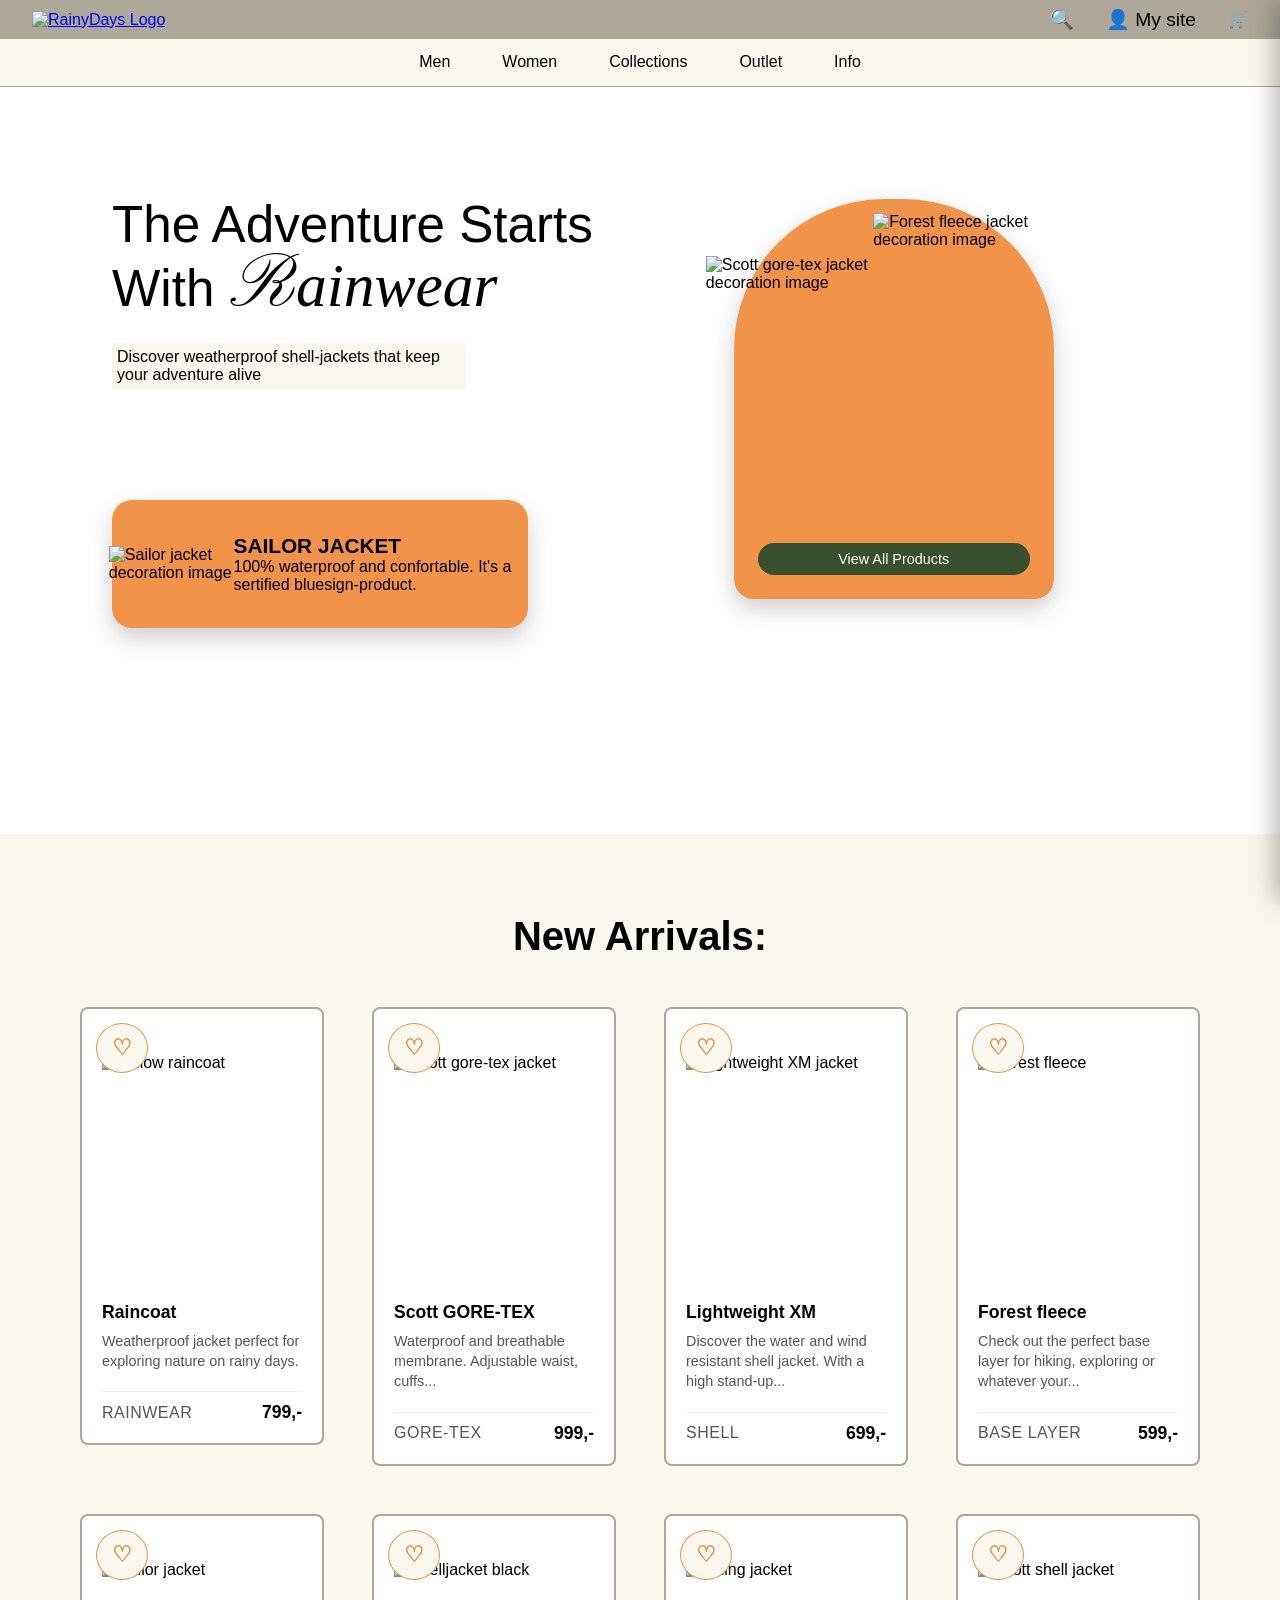
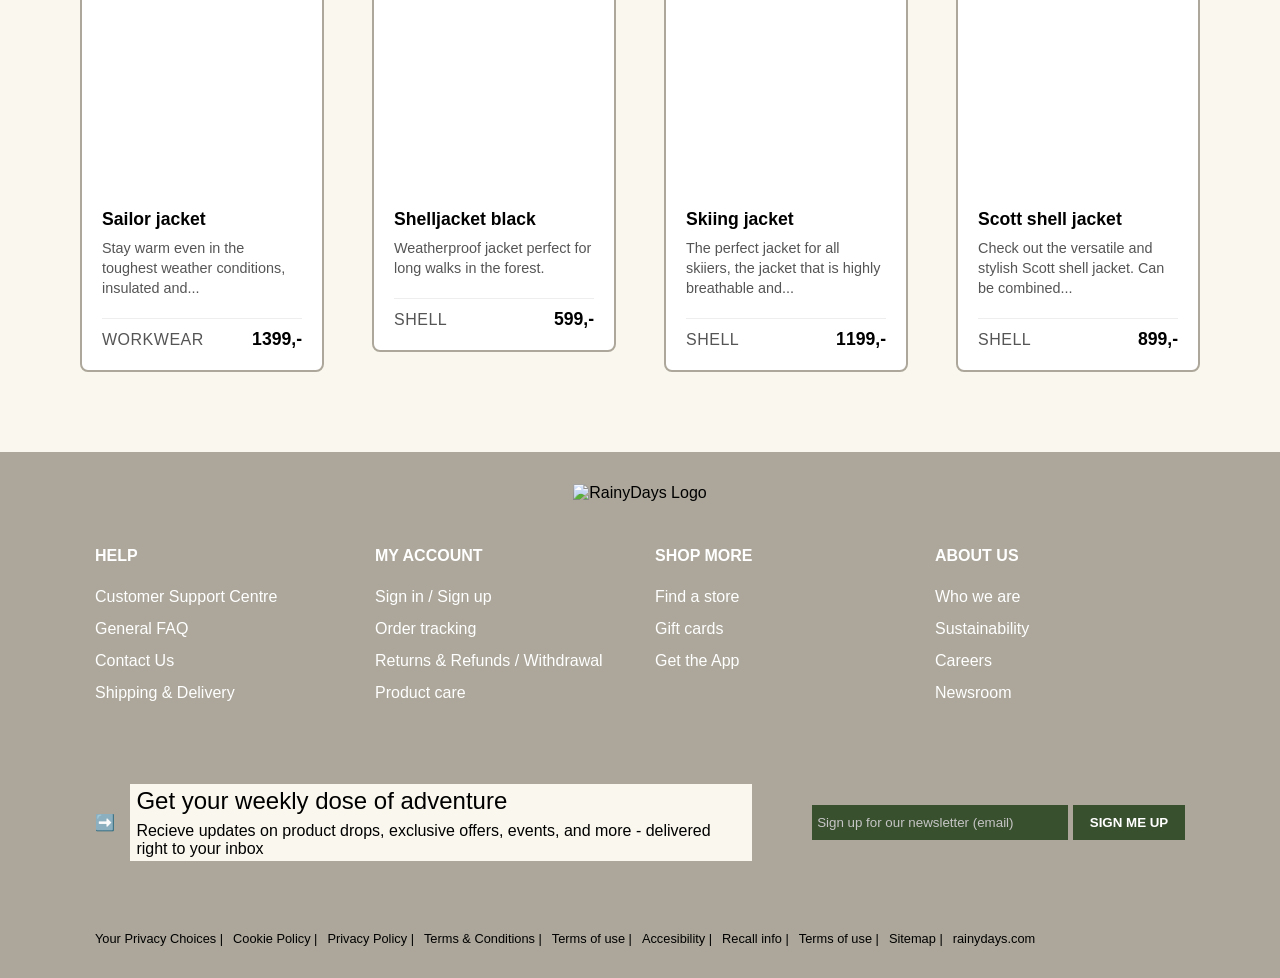
==== index.html @ 745da5e5 "add Mobile Quieries for product page: -Put them in 1 column in order. -Update header in the rest of " ====
<!DOCTYPE html> 
<html lang="en">

<head>
    <meta charset="UTF-8">
    <meta name="viewport" content="width=device-width, initial-scale=1.0" />
    <title>RainyDays | Ecommerce Website Design</title>
    <link rel="preconnect" href="https://fonts.googleapis.com">
    <link rel="preconnect" href="https://fonts.gstatic.com" crossorigin>
    <link rel="stylesheet" href="https://fonts.googleapis.com/css2?family=Pinyon+Script&display=swap">
    <link rel="stylesheet" href="https://cdn.jsdelivr.net/npm/@fortawesome/fontawesome-free@7.2.0/css/fontawesome.min.css">
    <link rel="stylesheet" href="style.css">
</head>


<body>

    <input type="checkbox" id="menu-toggle" class="menu-toggle">
    <input type="checkbox" id="cart-toggle" class="cart-toggle">

    <header class="main-header">

        <!--Top rectangle-->
        <div class="header-top">
            <div class="left-column">
                <label for="menu-toggle" class="hamburger">☰</label>
                <div class="logo">
                    <a href="index.html">
                        <img src="images/logo.png" width="125" alt="RainyDays Logo">
                    </a>
                </div>
            </div>

            <!--right column-->
            <div class="right-column">               
                <span class="desktop-search-icon">🔍</span>
                <span class="desktop-my-site-icon">👤 My site</span>
                <label for="cart-toggle" class="desktop-cart-icon">🛒</label>               
            </div>
        </div>

        <!--Bottom rectangle-->
        <nav class="navbar">
            <label for="menu-toggle" class="close-menu">✕</label>

            <div class="mobile-menu-actions">
                <div class="mobile-search-wrapper">
                <span class="search-field-icon">🔍</span>
                <input type="search" placeholder="Search here..." class="mobile-search-input">
            </div>
            <div class="mobile-action-item">👤 My site</div>
</div>

            <ul>
                <h3>CATEGORIES:</h3>
                <li><a href="/men">Men</a></li>
                <li><a href="/women">Women</a></li>
                <li><a href="/collections">Collections</a></li>
                <li><a href="/outlet">Outlet</a></li>
                <li><a href="/info">Info</a></li>
            </ul>
        </nav>

    </header>      
    
    <main>
        <section class="hero">
            <div class="hero-content">
                <h1 class="headline">The Adventure Starts <br> 
                    With <span class="fancy-font">R</span> <span class="fancy-font-2">ainwear</span>
                </h1>
                <p class="hero-subtext">Discover weatherproof shell-jackets that keep your adventure alive</p>
            </div>

            <div class="card-one">
                <a href="view-all-products.html" class="button">View All Products</a>
            </div>

            <div class="card-two">
                <img src="images/homepage-jacket-3.png" alt="Sailor jacket decoration image" class="sailor-jacket">
                <div class="card-two-text">
                    <h2>SAILOR JACKET</h2>
                    <p>100% waterproof and confortable. It's a sertified bluesign-product.</p>
                </div>
            </div>

            <div class="card-images">
                <img src="images/homepage-jacket-1.png" alt="Scott gore-tex jacket decoration image" class="jacket-left">
                <img src="images/homepage-jacket-2.png" alt="Forest fleece jacket decoration image" class="jacket-right">
            </div>
        </section>

        <!--new arrivals-->
        <section class="new-arrivals">
            <h2>New Arrivals:</h2>

            <div class="product-grid">

                <div class="product-container">
                    <button type="button" class="wishlist-icon" aria-label="Add to wishlist">♡</button>
                    <a href="product.html" class="product-card">
                        <img src="images/raincoat.jpg" alt="Yellow raincoat">
                        <h4>Raincoat</h4>
                        <p class="description">Weatherproof jacket perfect for exploring nature on rainy days.</p>
                        <div class="card-footer">
                            <span class="category">RAINWEAR</span>
                            <span class="price">799,-</span>
                        </div>
                    </a>
                </div>

                <div class="product-container">
                    <button type="button" class="wishlist-icon" aria-label="Add to wishlist">♡</button>
                    <a href="product.html" class="product-card">
                        <img src="images/scott-gore-tex.jpg" alt="Scott gore-tex jacket">
                        <h4>Scott GORE-TEX</h4>
                        <p class="description">Waterproof and breathable membrane. Adjustable waist, cuffs...</p>
                        <div class="card-footer">
                            <span class="category">GORE-TEX</span>
                            <span class="price">999,-</span>
                        </div>
                    </a>
                </div>

                <div class="product-container">
                    <button type="button" class="wishlist-icon" aria-label="Add to wishlist">♡</button>
                    <a href="product.html" class="product-card">
                        <img src="images/lightweight-xm.jpg" alt="Lightweight XM jacket">
                        <h4>Lightweight XM</h4>
                        <p class="description">Discover the water and wind resistant shell jacket. With a high stand-up...</p>
                        <div class="card-footer">
                            <span class="category">SHELL</span>
                            <span class="price">699,-</span>
                        </div>
                    </a>
                </div>
                
                <div class="product-container">
                    <button type="button" class="wishlist-icon" aria-label="Add to wishlist">♡</button>
                    <a href="product.html" class="product-card">
                        <img src="images/forest-fleece.jpg" alt="Forest fleece">
                        <h4>Forest fleece</h4>
                        <p class="description">Check out the perfect base layer for hiking, exploring or whatever your...</p>
                        <div class="card-footer">
                            <span class="category">BASE LAYER</span>
                            <span class="price">599,-</span>
                        </div>
                    </a>
                </div>

                <div class="product-container">
                    <button type="button" class="wishlist-icon" aria-label="Add to wishlist">♡</button>
                    <a href="product.html" class="product-card">
                        <img src="images/sailor-jacket.jpg" alt="Sailor jacket">
                        <h4>Sailor jacket</h4>
                        <p class="description">Stay warm even in the toughest weather conditions, insulated and...</p>
                        <div class="card-footer">
                            <span class="category">WORKWEAR</span>
                            <span class="price">1399,-</span>
                        </div>
                    </a>
                </div>

                <div class="product-container">
                    <button type="button" class="wishlist-icon" aria-label="Add to wishlist">♡</button>
                    <a href="product.html" class="product-card">
                        <img src="images/shelljacket-black.jpg" alt="Shelljacket black">
                        <h4>Shelljacket black</h4>
                        <p class="description">Weatherproof jacket perfect for long walks in the forest.</p>
                        <div class="card-footer">
                            <span class="category">SHELL</span>
                            <span class="price">599,-</span>
                        </div>
                    </a>
                </div>

                <div class="product-container">
                    <button type="button" class="wishlist-icon" aria-label="Add to wishlist">♡</button>
                    <a href="product.html" class="product-card">
                        <img src="images/skiing jacket.jpg" alt="Skiing jacket">
                        <h4>Skiing jacket</h4>
                        <p class="description">The perfect jacket for all skiiers, the jacket that is highly breathable and...</p>
                        <div class="card-footer">
                            <span class="category">SHELL</span>
                            <span class="price">1199,-</span>
                        </div>
                    </a>
                </div>

                <div class="product-container">
                    <button type="button" class="wishlist-icon" aria-label="Add to wishlist">♡</button>
                    <a href="product.html" class="product-card">
                        <img src="images/scott-shell-jacket.jpg" alt="Scott shell jacket">
                        <h4>Scott shell jacket</h4>
                        <p class="description">Check out the versatile and stylish Scott shell jacket. Can be combined...</p>
                        <div class="card-footer">
                            <span class="category">SHELL</span>
                            <span class="price">899,-</span>
                        </div>
                    </a>
                </div>

            </div>
        </section>
    </main>

    <aside class="shopping-cart">
        <label for="cart-toggle" class="close-menu">✕</label>
        <h3>COMING SOON</h3>
        <h2>Name of item</h2>
        <p>Colour / Size </p>
        <h2>Price</h2>
    </aside>
    
    <footer>
        <div class="footer-logo"><img src="images/logo.png" width="125" alt="RainyDays Logo"></div>
        <div class="footer-container">
            <div class="footer-wrapper">
                <h4>HELP</h4>
                <a href="#">Customer Support Centre</a>
                <a href="#">General FAQ</a>
                <a href="#">Contact Us</a>
                <a href="#">Shipping & Delivery</a>
            </div>

            <div class="footer-wrapper">
                <h4>MY ACCOUNT</h4>
                <a href="#">Sign in / Sign up</a>
                <a href="#">Order tracking</a>
                <a href="#">Returns & Refunds / Withdrawal</a>
                <a href="#">Product care</a>
            </div>

            <div class="footer-wrapper">
                <h4>SHOP MORE</h4>
                <a href="#">Find a store</a>
                <a href="#">Gift cards</a>
                <a href="#">Get the App</a>
            </div>

            <div class="footer-wrapper">
                <h4>ABOUT US</h4>
                <a href="#">Who we are</a>
                <a href="#">Sustainability</a>
                <a href="#">Careers</a>
                <a href="#">Newsroom</a>
            </div>

            <div class="footer-newsletter">
                <div class="icon-and-info">
                    <div class="Arrow icon">➡️</div>
                    <div class="newsletter-info">
                        <h2>Get your weekly dose of adventure</h2>
                        <p>Recieve updates on product drops, exclusive offers,
                        events, and more - delivered right to your inbox
                        </p>
                    </div>
                </div>
                <div class="email-input-and-sign-me-up-button">
                    <input type="email" 
                    placeholder="Sign up for our newsletter (email)">
                    <button>SIGN ME UP</button>
                </div>
            </div>
            
            <div class="webright">
                <a href="#">Your Privacy Choices   |</a>
                <a href="#">Cookie Policy |</a>
                <a href="#">Privacy Policy |</a>
                <a href="#">Terms & Conditions |</a>
                <a href="#">Terms of use |</a>
                <a href="#">Accesibility |</a>
                <a href="#">Recall info |</a>
                <a href="#">Terms of use |</a>
                <a href="#">Sitemap |</a>
                <a href="#">rainydays.com</a>
            </div>  
        </div>

    </footer>
</body>
</html>
---- style.css ----
/* #region HOMEPAGE */
*{
  margin: 0;
  padding: 0;
  box-sizing: border-box;
}

body {
  font-family: Arial, Helvetica, sans-serif;
}

.main-header {
  width: 100%;
}

.menu-toggle, .cart-toggle, .mobile-menu-actions {
  display: none;
}

.navbar ul {
  list-style-type: none;
  margin: 0;
  padding: 0;
}

/* #region HEADER TOP SECTION */
.header-top {
  background-color: #aea89a;
  padding: 0.5rem 2rem;
  display: grid;
  grid-template-columns: max-content max-content;
  justify-content: space-between;
  align-items: center;
}

.left-column, .right-column {
  display: flex;
  align-items: center;
  gap: 2rem;
}

.right-column span {
  font-size: larger;
}
/* #endregion */

/* #region NAVBAR DESKTOP */

  .hamburger, 
  .close-menu, 
  .menu-overlay, 
  .mobile-only-link, 
  .navbar h3 {
  display: none;
}

.navbar {
  display: block;
  position: relative;
  width: 100%;
  background-color: #faf7ee;
}

.navbar ul {
  list-style-type: none;
  margin: 0;
  padding: 0;
  background-color: #faf7ee;
  display: flex;
  justify-content: center;
  gap: 20px;
  border-bottom: 1px solid  #aea89a;
}

.navbar ul li a {
  display: block;
  color: black;
  padding: 0.9rem 1rem;
  text-decoration: none;
}

.navbar ul li.demo-link a {
  font-style: italic;
  font-weight: 900;   
  color: #33482a;        
}

.navbar ul li a:hover {
  text-decoration: underline;
}

/* #endregion */


/* #region HERO SECTION */
.hero {
  background-image: linear-gradient(rgba(255,255,255,0.2), rgba(255,255,255,0.2)), 
  url("images/background.jpg");
  min-height: 83vh;
  background-size: cover;
  background-position: center bottom;
  background-repeat: no-repeat;
  padding: 7rem;
  display: grid;
  grid-template-columns: repeat(7, 1fr); 
  grid-template-rows: auto 6rem auto; 
  gap: 2rem; 
}

.hero-content {
  grid-row: 1;
  grid-column: 1 / span 4;
}

.headline {
  font-size: 4vw;
  font-weight: 200;
  line-height: 1;
}

.fancy-font {
  font-family: "Pinyon Script", cursive;
  font-weight: 400;
  font-size: 6vw;
  margin-right: -0.3ch;
}


.fancy-font-2 {
 font-family: 'Times New Roman', Times, serif;
 font-style: italic;
 font-size: 4.8vw;
}

.hero-subtext {
  background-color:#faf7ee;
  padding: 5px;
  font-size: medium;
  max-width: 60%;
  width: 50ch;
  margin-bottom: 3rem;
  margin-top: 1rem;
}

/* #region PRODUCT CARDS HERO */
.card-one {
  grid-column: 5 / span 3;
  grid-row: 1 / span 4;
  width: 100%;
  max-width: 20rem;
  height: 25rem; 
  background-color: #f19449;
  border-radius: 150px 150px 20px 20px;
  color: #fff;
  box-shadow: 0 10px 25px rgba(0, 0, 0, 0.2);
  display: flex;
  flex-direction: column;
  justify-content: flex-end;
  padding: 1.5rem;
}

.card-images {
  z-index: 3;
  grid-column: 5 / span 2;
  grid-row: 1 / span 2;
  position: relative;
  width: 100%;
  max-width: 18rem;
  height: 18rem;
}

.card-images img {
  position: absolute;
  width: 80%;
  min-width: 13rem;
  height: auto;
}

.jacket-left {
  left: -10%;
  top: 20%;      
  z-index: 2;
}

.jacket-right {
  right: -30%;
  top: 5%;       
  z-index: 1;
}


.button {
  display: inline-block;
  padding: 0.5rem 1rem;
  background-color: #39502f;
  border-radius: 2rem;
  color: white;
  text-decoration: none;
  text-align: center;
  font-size: 0.9rem;
}

.card-two {
  grid-column: 1 / span 3;
  grid-row: 2 / span 2;
  width: 100%;
  max-width: 26rem;
  height: 8rem; 
  background-color: #f19449;
  box-shadow: 0 10px 25px rgba(0, 0, 0, 0.2);
  display: flex;
  justify-content: flex-start;
  align-items: center;
  padding: 0.3rem 0.3rem 0.3rem 0; 
  gap: 0.8rem;
  border-radius: 20px;
}

.sailor-jacket {
  width: 50%;
  height: auto;
  object-fit: contain;
  margin-left: -0.2rem;
}

.card-two-text {
  text-align: left;
  gap: 0.2rem;
  margin-left: -1rem;
}

.card-two h2 {
  font-size: 1.3rem;
  white-space: nowrap;
}

.card-two p {
  font-size: 1rem;       
}

/* #endregion */

/* #endregion */

/* #region NEW ARRIVALS PRODUCT-GRID */
.new-arrivals {
  background-color: #faf7ee;
  max-width: 100%;
  padding: 5rem;
}

.new-arrivals h2 {
  text-align: center;
  margin-bottom: 3rem;
  font-size: 2.5rem;
}

.product-grid {
  display: grid;
  grid-template-columns: repeat(auto-fit, minmax(230px, 1fr));
  gap: 3rem;
  width: 100%;
}

.product-container {
  position: relative;
}

.product-card {
  background: white;
  border: 2px solid #aca79a;
  padding: 20px;
  border-radius: 8px;
  display: flex;
  flex-direction: column;
  box-sizing: border-box;
  text-decoration: none;
  color: inherit;
}

.wishlist-icon {
  position: absolute;
  top: 1rem;
  left: 1rem;
  z-index: 2;
  width: 30px;
  height: 50px;
  border: 1px solid #e19449; 
  border-radius: 50%;
  display: grid;
  justify-content: center;
  color: #e19449;
  font-size: 1.4rem;
  cursor: pointer;
  background-color: #faf7ee; 
}

.wishlist-icon:hover, .wishlist-icon:focus {
  content: "♥";
  background-color: #f19449;
  color: #ffffff;          
}

.product-card img {
  width: 100%;
  aspect-ratio: 6 / 7;
  object-fit: cover;
  border-radius: 4px;
  margin-bottom: 15px;
  margin-top: 25px;
}

.product-card h4 {
  font-size: 1.1rem;
  font-weight: bold;
  margin: 0 0 8px 0;
}

.product-card .description {
  font-size: 0.9rem;
  color: #555;
  line-height: 1.4;
  margin: 0 0 20px 0;
}

.card-footer {
  margin-top: auto;
  display: flex;
  justify-content: space-between;
  align-items: center;
  border-top: 1px solid #eee;
  padding-top: 10px;
}

.card-footer .category {
  font-size: 1rem;
  text-transform: uppercase;
  color: #555;
  letter-spacing: 0.5px;
}

.card-footer .price {
  font-weight: bold;
  font-size: 1.1rem;
  color: #000;
}
/* #endregion */

/* #region FOOTER */
.footer-logo {
  text-align: center;
  margin-bottom: 2rem;
}

footer {
  background-color: #aca79a;
  padding: 2rem 3.5rem;
}

.footer-container {
  display: grid;
  grid-template-columns: repeat(auto-fit, minmax(230px, 250px));
  justify-content: center;
  gap: 30px;
  max-width: 1200px;
  margin: 0 auto;
  width: 100%;
}

.footer-wrapper {
  display: flex;
  flex-direction: column;
  justify-content: flex-start;
  padding: 0.8rem 0;
  text-align: left;
}

.footer-wrapper h4 {
  color: white;
  margin-bottom: 1rem;
}

.footer-wrapper a {
  text-decoration: none;
  color: white;
  line-height: 2;
}

.footer-wrapper a:hover {
  color: #d5d5d5;
}

/* #region NEWSLETTER */
.footer-newsletter {
  grid-column: 1 / -1; 
  display: flex;
  flex-wrap: wrap;
  align-items: center;
  justify-content: center;
  gap: 60px;
  margin-top: 2rem;
  margin-bottom: 1rem;
}

.icon-and-info {
  display: flex;
  align-items: center;
  gap: 15px;
  flex: 1;
  min-width: 280px; 
}

.footer-newsletter h2, 
.footer-newsletter p {
  background-color: #f9f7ee;
  padding: 0.2rem 0.4rem;
  font-weight: 200;
  margin: 0;
}

.footer-newsletter input {
  background-color: #39502f;
  padding: 0.5rem 2rem 0.5rem 0.2rem;
  border: 2px solid #39502f;
  width: 16rem;
  color: white;
}

.footer-newsletter input::placeholder {
  color: #c5c5c5; 
}

.email-input-and-sign-me-up-button {
  display: flex;
  align-items: center;
  gap: 5px;
  flex-wrap: nowrap;
}

.email-input-and-sign-me-up-button button {
  background-color: #39502f;
  padding: 0.5rem;
  border: 2px solid #39502f;
  width: 7rem;
  border-radius: 0%;
  color: white;
  cursor: pointer;
  transition: all 0.2s ease-in;
} 

.email-input-and-sign-me-up-button button:hover {
  background-color: #2b3d24;
}
/* #endregion */


.webright {
  grid-column: 1 / -1;
  padding-top: 1.5rem;
  display: flex;
  flex-wrap: wrap;
  gap: 10px;
}

.webright a {
  color: black;
  text-decoration: none;
  font-size: 0.8rem
}

.webright a:hover {
  text-decoration: underline;
}

/* #endregion */

/* #endregion */

/* #region PRODUCT PAGE */
.product-page {
  background-color: #faf7ee;
  padding: 5rem;
  display: grid;
  grid-template-columns: 3fr 2fr;
  gap: 1rem;
}

/* #region LEFT SIDE */
.product-gallery {
  display: grid;
  grid-template-columns: repeat(auto-fit, minmax(250px, 1fr));
  gap: 2rem;
  padding-right: 2rem;
}

.product-gallery img {
  width: 100%;
  height: auto;
  object-fit: cover;
}

.product-info {
  display: flex;
  flex-direction: column;
}

.image-frame {
  background: white;
  border: 10px solid #aea89a;
  border-radius: 12px;
  overflow: hidden;
}

.image-frame img {
  width: 100%;
  height: 100%;
  object-fit: cover;
  display: block;
}
/* #endregion */

/* #region RIGHT SIDE*/
.product-main-title {
  font-size: 1rem;
  font-weight: bold;
  padding-bottom: 0.5rem;
}

.product-reviews {
  display: flex;
  align-items: center;
  gap: 0.5rem;
  font-size: 1rem;
  margin-bottom: 1.5rem;
}

.leave-review-link {
  color: #000;
  text-decoration: underline;
}

.product-short-text {
  font-size: 1rem;
  line-height: 1.5;
  margin-bottom: 1.5rem;
}

.divider {
  height: 1px;
  background-color: #707070;
  margin: 1rem 0;
  width: 100%;
}

.product-price {
  font-size: 1rem;
  font-weight: bold;
}

.product-buttons {
  display: flex;
  flex-direction: column;
  row-gap: 1rem;
}

.product-buttons h3 {
  margin-bottom: 0.5rem;
}

.colour-dots {
  height: 2rem;
  width: 2rem;
  background-color: #bbb;
  border-radius: 50%;
  display: inline-block;
}

#orange-dot {
  background-color: #f66941;
}

#purple-dot {
  background-color: purple;
}

#dark-green-dot {
  background-color: darkgreen;
}

.size-options {
  display: flex;
  gap: 0.5rem;
}

.size-box {
  width: 2.5rem;
  height: 2.5rem;
  border: 2px solid #777;
  border-radius: 12px;
  font-size: 1.5rem;
  background-color:#aca79a;
  color: white;
  font-weight: bold;
  display: flex;
  align-items: center;
  justify-content: center;
}

/* #region SHOPPING CART MENU AND BUTTON */
.add-to-cart-button {
  display: inline-block;
  padding: 0.3rem;
  background-color: #39502f;
  border-radius: 0.5rem;
  color: white;
  text-decoration: none;
  text-align: center;
  font-size: 1.3rem;
  max-width: 16rem;
}

.add-to-cart-button:hover {
  background-color: #2b3d24;
}

.shopping-cart {
  position: fixed;
  top: 0;
  right: -25rem; 
  width: 25rem;
  max-width: 85vw;
  height: 100%;
  background-color: #faf7ee; 
  padding: 60px 20px 40px 20px;
  box-sizing: border-box;
  z-index: 5;
  transition: right 0.3s ease-in-out;
  box-shadow: -5px 0 25px rgba(0,0,0,0.3);
  border-left: 2px solid #aea89a;
}

.shopping-cart h3 {
  display: block;
  font-size: 1.1rem;
  color: #000;
  border-bottom: 1px solid #aea89a;
  padding-bottom: 5px;
  margin-bottom: 15px;
  letter-spacing: 0.5px;
}

.shopping-cart h2 {
  font-size: 1rem;
  margin: 10px 0 5px 0;
}

.shopping-cart p {
font-size: 0.9rem;
color: #555;
}

.shopping-cart .close-menu {
  display: block;
  font-size: 28px;
  cursor: pointer;
  position: absolute;
  top: 1rem;
  right: 1rem;
  color: #000000;
  font-weight: bold;
  line-height: 1;
}

/* #endregion */

/* #endregion */

.details-text {
  grid-column: 1 / -1;
  margin-top: 2rem;
  margin-bottom: 1rem;
  max-width: 1050px;
  font-size: 1rem;
}

.materials-section {
  grid-column: 1 / -1; 
  max-width: 1050px; 
  width: 100%;
  margin: 0;   
}

.details-divider {
  grid-column: 1 / -1;
  margin: 0.1rem 0;
  max-width: 1050px;
  height: 1px;
  background-color: #707070;
}

.materials-section h3 {
  padding: 0.75rem 0; 
  margin: 0;          
}

.arrow-icon {
  font-size: 1.5rem;
  font-weight: bold;
  float: right;
  max-width: 1050px;
  padding: 0.75rem 0; 
}



/* #endregion */

/* #region VIEW ALL PRODUCTS */

.hero-all-products {
  font-family: Arial, Helvetica, sans-serif;
  font-size: 1.5rem;
  font-style: italic;
  color: white;
  background-image: url("images/pexels-vladbagacian-2819553.jpg");

  min-height: 83vh;
  background-size: cover;
  background-position: bottom;
  background-repeat: no-repeat;
  padding: 4rem;
  display: flex;
  justify-content: flex-start;
  align-items: flex-end;
}

.toolbar {
  display: flex;
  justify-content: space-between;
  align-items: center;               
  padding-left: 4rem;
  padding-right: 4rem;
  font-family: sans-serif;
  font-size: 1rem;
  background-color: #faf7ee;
}

.left {
  display: flex;
  align-items: center;
  gap: 1rem;                
}

button {
  background: #B5B0A4;          
  color: black;
  border: none;
  font-weight: bold;
  padding: 10px 25px;
  border-radius: 20px;         
  cursor: pointer;
}

.all-products h2 {
  text-align: center;
  font-size: 2.5rem;
  font-weight: 200;
  background-color: #faf7ee;
  padding-top: 4rem;
  padding-bottom: 2rem;
}
/* #endregion */

/* #region INTERACTIVE STATES */
.menu-toggle:checked ~ .main-header .navbar {
  left: 0;
}

.cart-toggle:checked ~ .shopping-cart {
  right: 0;
}
/* #endregion */


/* #region Media quieries MOBILE */

/* #region NAVBAR MOBILE (max-width: 768px) */
@media (max-width: 768px) {
    
  .desktop-my-site-icon {
    display: none;
  }

  .right-column .desktop-cart-icon, 
  .right-column .desktop-search-icon {
    font-size: 2rem;
    display: inline-block;
  }

  .mobile-menu-actions {
    display: flex;
    flex-direction: column;
    gap: 0.5rem;
    margin-top: 1rem;
    padding-bottom: 1.5rem;
  }

  .mobile-search-wrapper {
    display: flex;
    align-items: center;
    background-color: #ffffff;
    border: 1px solid #aea89a;
    border-radius: 4px;
    padding: 0.4rem 0.6rem;
    margin: 0 1rem;
  }

  .search-field-icon {
    font-size: 1rem;
    margin-right: 0.5rem;
  }

  .mobile-search-input {
    width: 100%;
    border: none;
    font-size: 1rem;
    outline: none;
    background: transparent;
    padding: 0;
  }

  .mobile-action-item {
    font-size: 1.1rem;
    color: #000000;
    padding: 0.5rem 1rem;
    cursor: pointer;
  }

  .hamburger {
    display: inline-block;
    font-size: 40px;
    color: #faf7ee;
    cursor: pointer;
    user-select: none;
    line-height: 1;
  }

  .navbar {
    position: fixed;
    top: 0;
    left: -15rem;
    width: 15rem;
    max-width: 85vw;
    height: 100%;
    background-color: #faf7ee; 
    padding: 60px 20px 40px 20px;
    box-sizing: border-box;
    z-index: 4; 
    transition: left 0.3s ease-in-out;
    box-shadow: 5px 0 25px rgba(0,0,0,0.3);
    border-right: 2px solid #aea89a;
  }

  .navbar ul {
    flex-direction: column;
    background-color: transparent;
    border-bottom: none;
    gap: 0;
    margin-bottom: 2rem;
  }

  .navbar ul li {
    border-bottom: 1px solid #aea89a;
  }

  .navbar ul li a {
    display: block;
    color: black;
    padding: 0.9rem 1rem;
    text-decoration: none;
  }

  .navbar h3 {
    display: block;
    font-size: 1rem;
    color: #000;
    border-bottom: 1px solid #aea89a;
    padding-bottom: 5px;
    margin-top: 2rem;
    margin-bottom: 15px;
  }

  .close-menu {
    display: block;
    font-size: 28px;
    cursor: pointer;
    position: absolute;
    top: 1rem;
    right: 1rem;
    color: #000000;
    font-weight: bold;
  }

}
/* #endregion */

/* #region HERO SECTION MOBILE */

@media (max-width: 991px) {

  .hero {
    grid-template-columns: 1fr; 
    grid-template-rows: auto;
    padding: 3rem 1.5rem;
    gap: 3rem;
  }

  .hero-content {
    grid-row: 1;
    grid-column: 1;
    text-align: center;
  }

  .headline { font-size: 2.5rem; }
  .fancy-font { font-size: 4.2rem; }
  .fancy-font-2 { font-size: 3.2rem; }

  .hero-subtext {
    max-width: 100%;
    width: 100%;
    margin: 1rem auto 0;
  }

  .card-one {
    grid-row: 2;
    grid-column: 1;
    margin: 0 auto;
  }

  .card-images {
    grid-row: 2;
    grid-column: 1;
    margin: 0 auto;
    position: relative;
    width: 100%;
    max-width: 18rem;
    height: 22rem;
  }

  .card-images img {
    position: absolute;
    width: 70%;
    height: auto;
  }

  .jacket-left {
  left: -10%;
  top: 25%;      
  z-index: 2;
}

.jacket-right {
  right: -5%;
  top: 10%;       
  z-index: 1;
}

  .card-two {
    grid-row: 3;
    grid-column: 1;
    margin: 0 auto;
    display: flex;
    align-items: center;
    gap: 1rem;
    max-width: 22rem;
  }

  .card-two p {
    font-size: 0.9rem;
  }
}

/* #endregion */


@media (max-width: 768px) {
  .footer-newsletter input {
    width: 100%;
  }
}


/* #region PRODUCT PAGE MOBILE */

@media (max-width: 768px) {
  .product-page {
    grid-template-columns: 1fr;
    padding: 2rem;
    gap: 2rem;
  }

  .product-gallery {
    order: 1; 
  }

  .product-info {
    order: 2;
  }

  .details-text {
    order: 3; 
  }

  .materials-section {
    order: 4;
  }
}

/* #endregion */

/* #endregion */
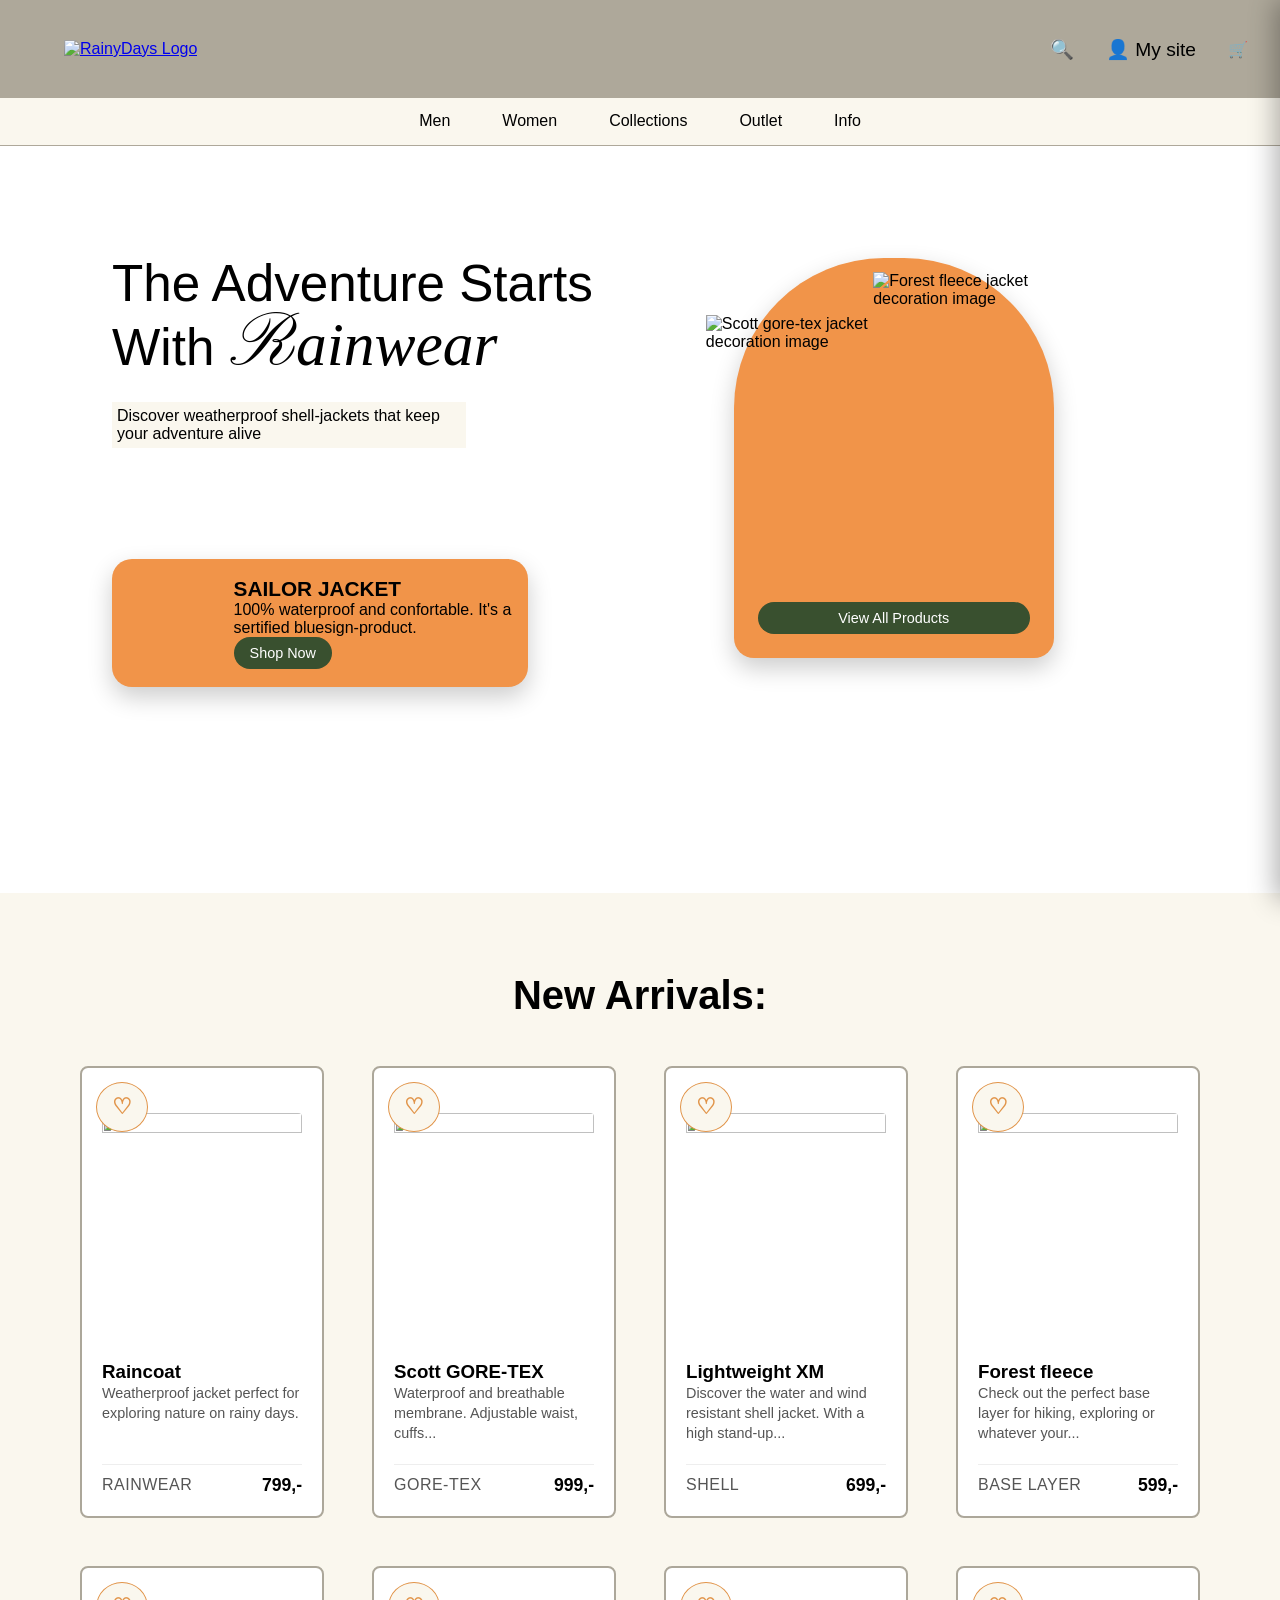
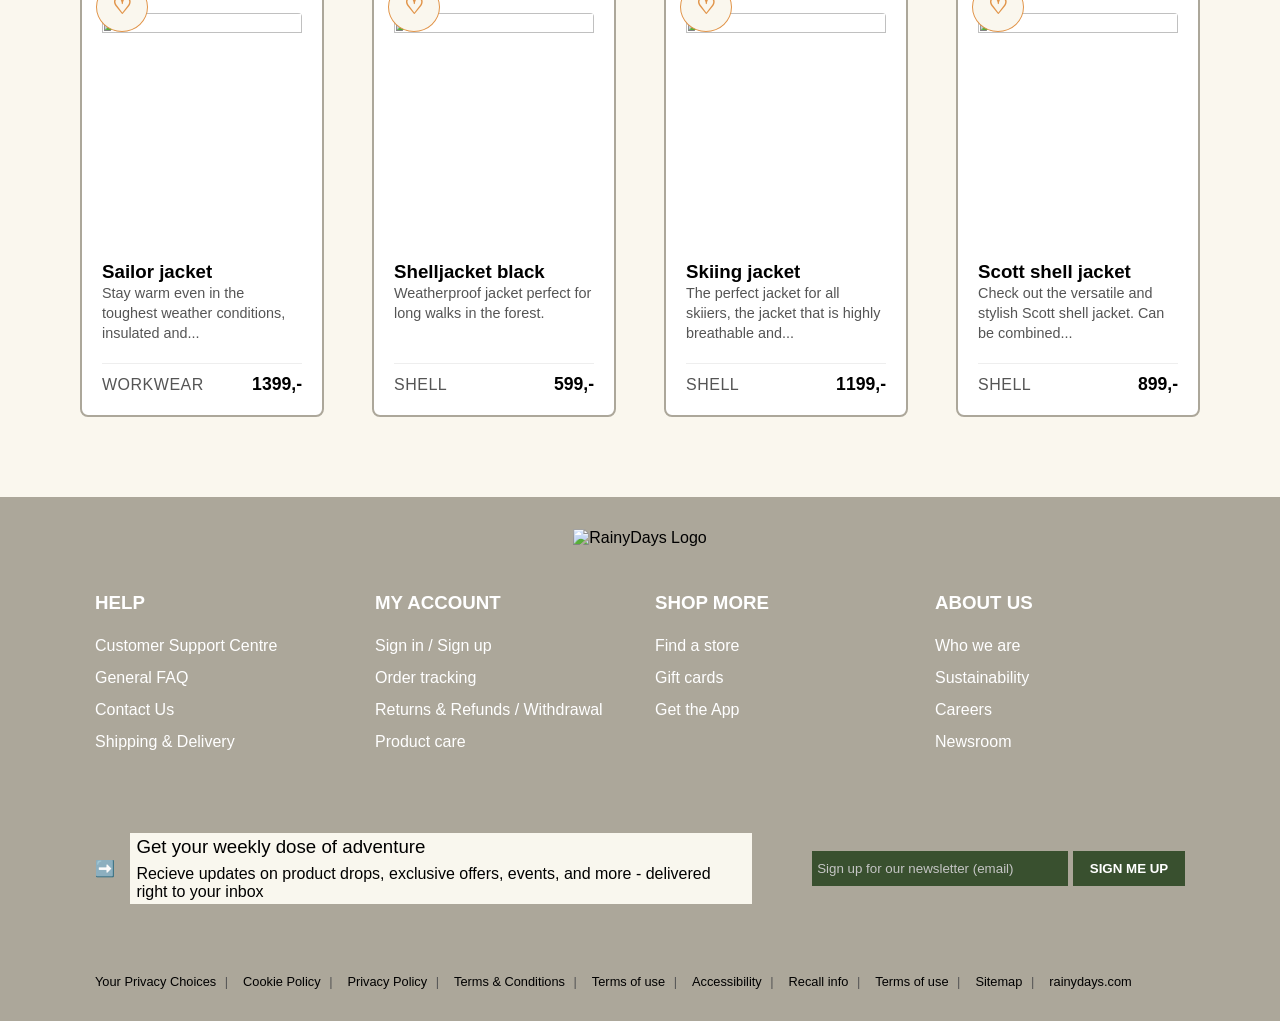
==== commit fa540749: "Add checkout section. Improve web accessibility: -Added sr-only labels to all checkout for fields fo" ====
--- a/index.html
+++ b/index.html
@@ -23,7 +23,8 @@
         <!--Top rectangle-->
         <div class="header-top">
             <div class="left-column">
-                <label for="menu-toggle" class="hamburger">☰</label>
+                <label for="menu-toggle" class="hamburger" tabindex="0" role="button" aria-label="Open menu">☰</label>
+                
                 <div class="logo">
                     <a href="index.html">
                         <img src="images/logo.png" width="125" alt="RainyDays Logo">
@@ -32,27 +33,32 @@
             </div>
 
             <!--right column-->
-            <div class="right-column">               
-                <span class="desktop-search-icon">🔍</span>
-                <span class="desktop-my-site-icon">👤 My site</span>
-                <label for="cart-toggle" class="desktop-cart-icon">🛒</label>               
+            <div class="right-column">
+                <a href="#" class="desktop-search-icon">
+                    <span class="sr-only">Search</span>🔍
+                </a>
+                <a href="login.html" class="desktop-my-site-icon">
+                    <span class="sr-only">Go to </span>👤 My site
+                </a>
+                <label for="cart-toggle" class="desktop-cart-icon" tabindex="0" role="button" aria-label="Open shopping cart">🛒</label>   
             </div>
         </div>
 
         <!--Bottom rectangle-->
-        <nav class="navbar">
-            <label for="menu-toggle" class="close-menu">✕</label>
-
-            <div class="mobile-menu-actions">
-                <div class="mobile-search-wrapper">
-                <span class="search-field-icon">🔍</span>
-                <input type="search" placeholder="Search here..." class="mobile-search-input">
-            </div>
-            <div class="mobile-action-item">👤 My site</div>
-</div>
-
+        <nav class="navbar" aria-label="Main navigation">
+            <label for="menu-toggle" class="close-menu" tabindex="0" role="button" aria-label="Close menu">✕</label>
+
+        <div class="mobile-menu-actions">
+            <div class="mobile-search-wrapper">
+                <span class="search-field-icon" aria-hidden="true">🔍</span>
+                <label for="mobile-search" class="sr-only">Search here</label>
+                <input type="search" class="mobile-search-input" id="mobile-search" placeholder="Search here...">
+            </div>
+            <a href="login.html" class="mobile-action-item">👤 My site</a>
+        </div>
+
+            <h3>CATEGORIES:</h3>
             <ul>
-                <h3>CATEGORIES:</h3>
                 <li><a href="/men">Men</a></li>
                 <li><a href="/women">Women</a></li>
                 <li><a href="/collections">Collections</a></li>
@@ -61,13 +67,16 @@
             </ul>
         </nav>
 
-    </header>      
+    </header>
     
     <main>
         <section class="hero">
             <div class="hero-content">
-                <h1 class="headline">The Adventure Starts <br> 
-                    With <span class="fancy-font">R</span> <span class="fancy-font-2">ainwear</span>
+                <h1 class="headline" aria-label="The Adventure Starts With Rainwear">
+                    The Adventure Starts <br> 
+                    <span aria-hidden="true">
+                        With <span class="fancy-font">R</span> <span class="fancy-font-2">ainwear</span>
+                    </span>
                 </h1>
                 <p class="hero-subtext">Discover weatherproof shell-jackets that keep your adventure alive</p>
             </div>
@@ -77,10 +86,11 @@
             </div>
 
             <div class="card-two">
-                <img src="images/homepage-jacket-3.png" alt="Sailor jacket decoration image" class="sailor-jacket">
+                <img src="images/homepage-jacket-3.png" alt="" class="sailor-jacket">
                 <div class="card-two-text">
                     <h2>SAILOR JACKET</h2>
                     <p>100% waterproof and confortable. It's a sertified bluesign-product.</p>
+                    <a href="product.html" class="button">Shop Now</a>
                 </div>
             </div>
 
@@ -97,10 +107,10 @@
             <div class="product-grid">
 
                 <div class="product-container">
-                    <button type="button" class="wishlist-icon" aria-label="Add to wishlist">♡</button>
-                    <a href="product.html" class="product-card">
-                        <img src="images/raincoat.jpg" alt="Yellow raincoat">
-                        <h4>Raincoat</h4>
+                    <button type="button" class="wishlist-icon" aria-label="Add Raincoat to wishlist">♡</button>
+                    <a href="product.html" class="product-card">
+                        <img src="images/raincoat.jpg" alt="">
+                        <h3>Raincoat</h3>
                         <p class="description">Weatherproof jacket perfect for exploring nature on rainy days.</p>
                         <div class="card-footer">
                             <span class="category">RAINWEAR</span>
@@ -110,10 +120,10 @@
                 </div>
 
                 <div class="product-container">
-                    <button type="button" class="wishlist-icon" aria-label="Add to wishlist">♡</button>
-                    <a href="product.html" class="product-card">
-                        <img src="images/scott-gore-tex.jpg" alt="Scott gore-tex jacket">
-                        <h4>Scott GORE-TEX</h4>
+                    <button type="button" class="wishlist-icon" aria-label="Add Scott GORE-TEX to wishlist">♡</button>
+                    <a href="product.html" class="product-card">
+                        <img src="images/scott-gore-tex.jpg" alt="">
+                        <h3>Scott GORE-TEX</h3>
                         <p class="description">Waterproof and breathable membrane. Adjustable waist, cuffs...</p>
                         <div class="card-footer">
                             <span class="category">GORE-TEX</span>
@@ -123,10 +133,10 @@
                 </div>
 
                 <div class="product-container">
-                    <button type="button" class="wishlist-icon" aria-label="Add to wishlist">♡</button>
-                    <a href="product.html" class="product-card">
-                        <img src="images/lightweight-xm.jpg" alt="Lightweight XM jacket">
-                        <h4>Lightweight XM</h4>
+                    <button type="button" class="wishlist-icon" aria-label="Add Lightweight XM to wishlist">♡</button>
+                    <a href="product.html" class="product-card">
+                        <img src="images/lightweight-xm.jpg" alt="">
+                        <h3>Lightweight XM</h3>
                         <p class="description">Discover the water and wind resistant shell jacket. With a high stand-up...</p>
                         <div class="card-footer">
                             <span class="category">SHELL</span>
@@ -136,10 +146,10 @@
                 </div>
                 
                 <div class="product-container">
-                    <button type="button" class="wishlist-icon" aria-label="Add to wishlist">♡</button>
-                    <a href="product.html" class="product-card">
-                        <img src="images/forest-fleece.jpg" alt="Forest fleece">
-                        <h4>Forest fleece</h4>
+                    <button type="button" class="wishlist-icon" aria-label="Add Forest fleece to wishlist">♡</button>
+                    <a href="product.html" class="product-card">
+                        <img src="images/forest-fleece.jpg" alt="">
+                        <h3>Forest fleece</h3>
                         <p class="description">Check out the perfect base layer for hiking, exploring or whatever your...</p>
                         <div class="card-footer">
                             <span class="category">BASE LAYER</span>
@@ -149,10 +159,10 @@
                 </div>
 
                 <div class="product-container">
-                    <button type="button" class="wishlist-icon" aria-label="Add to wishlist">♡</button>
-                    <a href="product.html" class="product-card">
-                        <img src="images/sailor-jacket.jpg" alt="Sailor jacket">
-                        <h4>Sailor jacket</h4>
+                    <button type="button" class="wishlist-icon" aria-label="Add Sailor jacket to wishlist">♡</button>
+                    <a href="product.html" class="product-card">
+                        <img src="images/sailor-jacket.jpg" alt="">
+                        <h3>Sailor jacket</h3>
                         <p class="description">Stay warm even in the toughest weather conditions, insulated and...</p>
                         <div class="card-footer">
                             <span class="category">WORKWEAR</span>
@@ -162,10 +172,10 @@
                 </div>
 
                 <div class="product-container">
-                    <button type="button" class="wishlist-icon" aria-label="Add to wishlist">♡</button>
-                    <a href="product.html" class="product-card">
-                        <img src="images/shelljacket-black.jpg" alt="Shelljacket black">
-                        <h4>Shelljacket black</h4>
+                    <button type="button" class="wishlist-icon" aria-label="Add Shelljacket black to wishlist">♡</button>
+                    <a href="product.html" class="product-card">
+                        <img src="images/shelljacket-black.jpg" alt="">
+                        <h3>Shelljacket black</h3>
                         <p class="description">Weatherproof jacket perfect for long walks in the forest.</p>
                         <div class="card-footer">
                             <span class="category">SHELL</span>
@@ -175,10 +185,10 @@
                 </div>
 
                 <div class="product-container">
-                    <button type="button" class="wishlist-icon" aria-label="Add to wishlist">♡</button>
-                    <a href="product.html" class="product-card">
-                        <img src="images/skiing jacket.jpg" alt="Skiing jacket">
-                        <h4>Skiing jacket</h4>
+                    <button type="button" class="wishlist-icon" aria-label="Add Skiing jacket to wishlist">♡</button>
+                    <a href="product.html" class="product-card">
+                        <img src="images/skiing jacket.jpg" alt="">
+                        <h3>Skiing jacket</h3>
                         <p class="description">The perfect jacket for all skiiers, the jacket that is highly breathable and...</p>
                         <div class="card-footer">
                             <span class="category">SHELL</span>
@@ -188,10 +198,10 @@
                 </div>
 
                 <div class="product-container">
-                    <button type="button" class="wishlist-icon" aria-label="Add to wishlist">♡</button>
-                    <a href="product.html" class="product-card">
-                        <img src="images/scott-shell-jacket.jpg" alt="Scott shell jacket">
-                        <h4>Scott shell jacket</h4>
+                    <button type="button" class="wishlist-icon" aria-label="Add Scott shell jacket to wishlist">♡</button>
+                    <a href="product.html" class="product-card">
+                        <img src="images/scott-shell-jacket.jpg" alt="">
+                        <h3>Scott shell jacket</h3>
                         <p class="description">Check out the versatile and stylish Scott shell jacket. Can be combined...</p>
                         <div class="card-footer">
                             <span class="category">SHELL</span>
@@ -204,19 +214,24 @@
         </section>
     </main>
 
-    <aside class="shopping-cart">
-        <label for="cart-toggle" class="close-menu">✕</label>
-        <h3>COMING SOON</h3>
-        <h2>Name of item</h2>
+    <aside class="shopping-cart" aria-label="Shopping cart">
+        <label for="cart-toggle" class="close-menu" tabindex="0" role="button" aria-label="Close shopping cart">✕</label>
+        <h2 class="sr-only">Shopping Cart</h2>
+        <h3 class="coming-soon-badge">COMING SOON</h3>
+        <h4>Name of item</h4>
         <p>Colour / Size </p>
-        <h2>Price</h2>
+        <p class="cart-price"><strong>Price</strong></p>
+        <a href="checkout.html" class="button">Checkout</a>
     </aside>
     
     <footer>
-        <div class="footer-logo"><img src="images/logo.png" width="125" alt="RainyDays Logo"></div>
+        <div class="footer-logo">
+            <img src="images/logo.png" width="125" alt="RainyDays Logo">
+        </div>
+
         <div class="footer-container">
             <div class="footer-wrapper">
-                <h4>HELP</h4>
+                <h3>HELP</h3>
                 <a href="#">Customer Support Centre</a>
                 <a href="#">General FAQ</a>
                 <a href="#">Contact Us</a>
@@ -224,7 +239,7 @@
             </div>
 
             <div class="footer-wrapper">
-                <h4>MY ACCOUNT</h4>
+                <h3>MY ACCOUNT</h3>
                 <a href="#">Sign in / Sign up</a>
                 <a href="#">Order tracking</a>
                 <a href="#">Returns & Refunds / Withdrawal</a>
@@ -232,14 +247,14 @@
             </div>
 
             <div class="footer-wrapper">
-                <h4>SHOP MORE</h4>
+                <h3>SHOP MORE</h3>
                 <a href="#">Find a store</a>
                 <a href="#">Gift cards</a>
                 <a href="#">Get the App</a>
             </div>
 
             <div class="footer-wrapper">
-                <h4>ABOUT US</h4>
+                <h3>ABOUT US</h3>
                 <a href="#">Who we are</a>
                 <a href="#">Sustainability</a>
                 <a href="#">Careers</a>
@@ -248,31 +263,31 @@
 
             <div class="footer-newsletter">
                 <div class="icon-and-info">
-                    <div class="Arrow icon">➡️</div>
+                    <div class="Arrow icon" aria-hidden="true">➡️</div>
                     <div class="newsletter-info">
-                        <h2>Get your weekly dose of adventure</h2>
+                        <h3>Get your weekly dose of adventure</h3>
                         <p>Recieve updates on product drops, exclusive offers,
                         events, and more - delivered right to your inbox
                         </p>
                     </div>
                 </div>
                 <div class="email-input-and-sign-me-up-button">
-                    <input type="email" 
-                    placeholder="Sign up for our newsletter (email)">
-                    <button>SIGN ME UP</button>
+                    <label for="footer-email" class="sr-only">Sign up for our newsletter (email)</label>
+                    <input type="email" id="footer-email" placeholder="Sign up for our newsletter (email)">
+                    <button type="submit">SIGN ME UP</button>
                 </div>
             </div>
             
             <div class="webright">
-                <a href="#">Your Privacy Choices   |</a>
-                <a href="#">Cookie Policy |</a>
-                <a href="#">Privacy Policy |</a>
-                <a href="#">Terms & Conditions |</a>
-                <a href="#">Terms of use |</a>
-                <a href="#">Accesibility |</a>
-                <a href="#">Recall info |</a>
-                <a href="#">Terms of use |</a>
-                <a href="#">Sitemap |</a>
+                <a href="#">Your Privacy Choices</a>
+                <a href="#">Cookie Policy</a>
+                <a href="#">Privacy Policy</a>
+                <a href="#">Terms & Conditions</a>
+                <a href="#">Terms of use</a>
+                <a href="#">Accessibility</a>
+                <a href="#">Recall info</a>
+                <a href="#">Terms of use</a>
+                <a href="#">Sitemap</a>
                 <a href="#">rainydays.com</a>
             </div>  
         </div>
--- a/style.css
+++ b/style.css
@@ -39,8 +39,11 @@
   gap: 2rem;
 }
 
-.right-column span {
+.right-column span,
+.right-column a {
   font-size: larger;
+  color: black;
+  text-decoration: none;
 }
 /* #endregion */
 
@@ -82,11 +85,25 @@
 .navbar ul li.demo-link a {
   font-style: italic;
   font-weight: 900;   
-  color: #33482a;        
+  color: #33482a;
 }
 
 .navbar ul li a:hover {
   text-decoration: underline;
+}
+
+.hamburger:focus-visible,
+.desktop-cart-icon:focus-visible,
+.close-menu:focus-visible {
+  outline: 2px solid #000;
+  outline-offset: 3px;
+  border-radius: 2px;
+}
+
+.hamburger,
+.desktop-cart-icon,
+.close-menu {
+  cursor: pointer;
 }
 
 /* #endregion */
@@ -178,13 +195,13 @@
 
 .jacket-left {
   left: -10%;
-  top: 20%;      
+  top: 20%;
   z-index: 2;
 }
 
 .jacket-right {
   right: -30%;
-  top: 5%;       
+  top: 5%;
   z-index: 1;
 }
 
@@ -235,7 +252,7 @@
 }
 
 .card-two p {
-  font-size: 1rem;       
+  font-size: 1rem;
 }
 
 /* #endregion */
@@ -276,6 +293,8 @@
   box-sizing: border-box;
   text-decoration: none;
   color: inherit;
+  height: 100%; 
+  justify-content: space-between; 
 }
 
 .wishlist-icon {
@@ -298,7 +317,7 @@
 .wishlist-icon:hover, .wishlist-icon:focus {
   content: "♥";
   background-color: #f19449;
-  color: #ffffff;          
+  color: #ffffff;
 }
 
 .product-card img {
@@ -375,7 +394,7 @@
   text-align: left;
 }
 
-.footer-wrapper h4 {
+.footer-wrapper h3 {
   color: white;
   margin-bottom: 1rem;
 }
@@ -410,7 +429,7 @@
   min-width: 280px; 
 }
 
-.footer-newsletter h2, 
+.footer-newsletter h3, 
 .footer-newsletter p {
   background-color: #f9f7ee;
   padding: 0.2rem 0.4rem;
@@ -470,6 +489,13 @@
 
 .webright a:hover {
   text-decoration: underline;
+}
+
+.webright a:not(:last-child)::after {
+  content: " |";
+  color: #555;
+  margin-right: 5px;
+  margin-left: 5px;
 }
 
 /* #endregion */
@@ -700,7 +726,7 @@
 
 .materials-section h3 {
   padding: 0.75rem 0; 
-  margin: 0;          
+  margin: 0;
 }
 
 .arrow-icon {
@@ -737,7 +763,7 @@
 .toolbar {
   display: flex;
   justify-content: space-between;
-  align-items: center;               
+  align-items: center;
   padding-left: 4rem;
   padding-right: 4rem;
   font-family: sans-serif;
@@ -748,16 +774,16 @@
 .left {
   display: flex;
   align-items: center;
-  gap: 1rem;                
+  gap: 1rem;
 }
 
 button {
-  background: #B5B0A4;          
+  background: #B5B0A4;
   color: black;
   border: none;
   font-weight: bold;
   padding: 10px 25px;
-  border-radius: 20px;         
+  border-radius: 20px;
   cursor: pointer;
 }
 
@@ -771,6 +797,189 @@
 }
 /* #endregion */
 
+/* #region CHECKOUT */
+.checkout-container {
+  display: flex;
+  min-height: 100vh;
+  width: 100%;
+}
+
+.logo {
+  padding: 2rem;
+}
+
+.left-side-checkout {
+  display: flex;
+  flex-direction: column;
+  flex: 1; 
+}
+
+.left-side-checkout input[type="text"],
+.left-side-checkout input[type="email"] {
+  display: block;
+  width: 100%;
+  padding: 12px;
+  margin-bottom: 12px;
+  border: 1px solid #ccc;
+  border-radius: 4px;
+  box-sizing: border-box;
+  background-color: #fff;
+  font-size: 1rem;
+}
+
+.input-row input {
+  margin-bottom: 0;
+}
+
+.checkout-section {
+  border-radius: 4px;
+  padding: 20px;
+  margin-bottom: 20px;
+}
+
+.input-group {
+  display: flex;
+  flex-direction: column;
+  margin-bottom: 15px;
+  width: 100%;
+}
+
+.input-row {
+  display: flex;
+  gap: 15px;
+}
+
+.input-group label {
+  font-size: 0.8rem;
+  font-weight: 600;
+  color: #444;
+  margin-bottom: 6px;
+}
+
+.input-group input[type="text"],
+.input-group input[type="email"],
+.discount-row input {
+  display: block;
+  width: 100%;
+  padding: 12px;
+  border: 1px solid #ccc;
+  border-radius: 4px;
+  box-sizing: border-box;
+  font-size: 1rem;
+  background-color: #fff;
+}
+
+.contact-header {
+  display: flex;
+  justify-content: space-between;
+  align-items: center;
+  margin-bottom: 15px;
+}
+
+.contact-header h2 {
+  margin: 0;
+}
+
+.signin-link {
+  color: #333;
+  text-decoration: underline;  
+  font-size: 0.9rem;
+}
+
+.checkbox {
+  display: flex;
+  align-items: center;
+  gap: 10px;
+  margin-top: 12px;
+  cursor: pointer;
+  font-size: 0.9rem;
+  color: #555;
+}
+
+.payment-option {
+  border: 1px solid #e0e0e0;
+  border-radius: 4px;
+  margin-bottom: 10px;
+  padding: 15px;
+  background-color: #f9f9f9;
+}
+
+.payment-label {
+  display: flex;
+  align-items: center;
+  font-weight: bold;
+  cursor: pointer;
+}
+
+.payment-label input[type="radio"] {
+  margin-right: 10px;
+}
+
+.credit-card-fields {
+  margin-top: 15px;
+  padding-top: 15px;
+  border-top: 1px solid #e0e0e0;
+}
+
+.input-row {
+  display: flex;
+  gap: 1rem;
+  margin-bottom: 1rem;
+}
+
+.two-on-same-line {
+  flex: 1;
+}
+
+.input-row input {
+  width: 100%;
+  margin-bottom: 0;
+}
+
+.right-side-checkout {
+  flex: 1;
+  background-color: #faf7ee;
+  padding: 2rem;
+}
+
+.discount-row input {
+  margin-bottom: 20px;
+}
+
+.summary-row {
+  display: flex;
+  justify-content: space-between;
+  margin-bottom: 10px;
+  font-size: 1rem;
+}
+
+.total-row {
+  margin-top: 15px;
+  padding-top: 15px;
+  border-top: 1px solid #ccc;
+}
+
+.total-row h2 {
+  margin: 0;
+  font-size: 1.4rem;
+}
+
+.checkout-img {
+  width: 100%;
+  height: auto;
+  margin-top: 20px;
+  margin-bottom: 10px;
+  border-radius: 4px;
+  display: block;
+}
+
+.product-title {
+  margin: 5px 0;
+  font-size: 1.3rem;
+}
+
+/* #endregion */
+
 /* #region INTERACTIVE STATES */
 .menu-toggle:checked ~ .main-header .navbar {
   left: 0;
@@ -781,6 +990,19 @@
 }
 /* #endregion */
 
+/* #region UTILITY */
+
+.sr-only {
+  position: absolute;
+  width: 1px;
+  height: 1px;
+  padding: 0;
+  margin: -1px;
+  overflow: hidden;
+  clip: rect(0, 0, 0, 0);
+  border: 0;
+}
+/* #endregion */
 
 /* #region Media quieries MOBILE */
 
@@ -954,16 +1176,16 @@
   }
 
   .jacket-left {
-  left: -10%;
-  top: 25%;      
-  z-index: 2;
-}
-
-.jacket-right {
-  right: -5%;
-  top: 10%;       
-  z-index: 1;
-}
+    left: -10%;
+    top: 25%;
+    z-index: 2;
+  }
+
+  .jacket-right {
+    right: -5%;
+    top: 10%;
+    z-index: 1;
+  }
 
   .card-two {
     grid-row: 3;
@@ -982,6 +1204,34 @@
 
 /* #endregion */
 
+/* #region GRID MOBILE */
+@media (max-width: 575px) {
+  
+  .new-arrivals {
+    padding: 2rem 0.5rem;
+  }
+
+  .new-arrivals h2 {
+    font-size: 1.8rem;  
+    margin-bottom: 1.5rem;
+  }
+  
+  .product-grid {
+    grid-template-columns: repeat(2, minmax(0, 1fr));
+    gap: 0.5rem; 
+  }
+
+  .product-card {
+    padding: 8px; 
+  }
+
+  .product-card .description {
+    display: none;
+  }
+}
+
+/* #endregion */
+
 
 @media (max-width: 768px) {
   .footer-newsletter input {
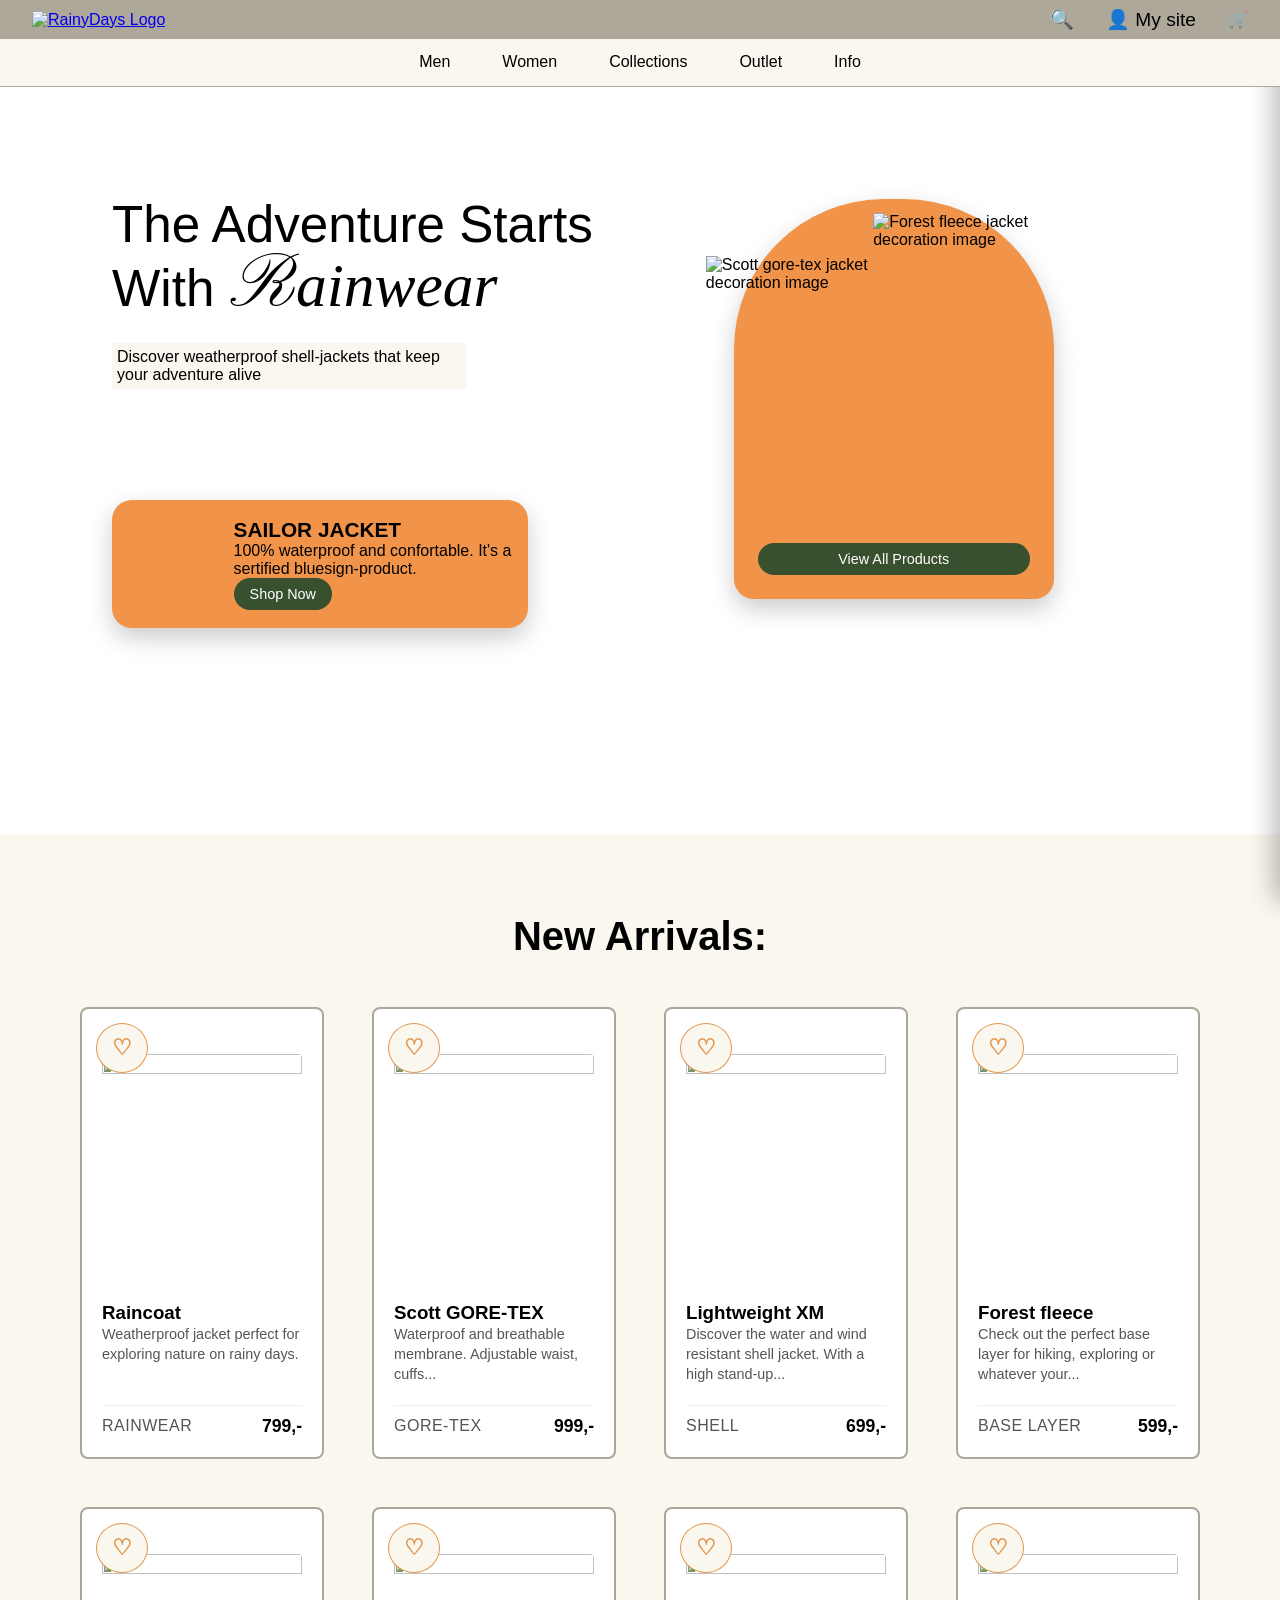
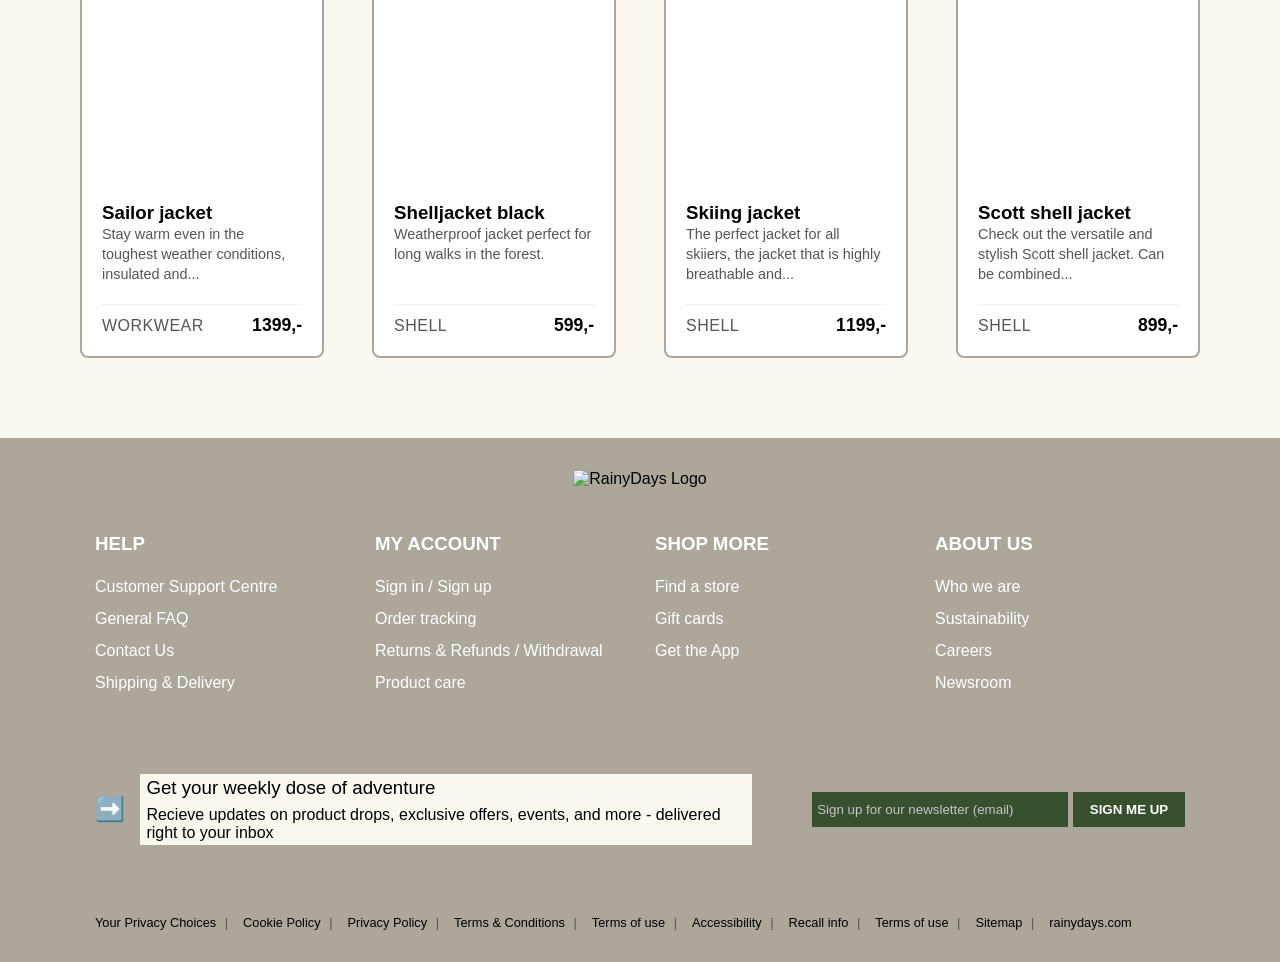
==== commit e89f0359: "Made header sticky and made html-structure for success-page. And fixed font for inspirational quote " ====
--- a/index.html
+++ b/index.html
@@ -263,7 +263,7 @@
 
             <div class="footer-newsletter">
                 <div class="icon-and-info">
-                    <div class="Arrow icon" aria-hidden="true">➡️</div>
+                    <div class="arrow-icon" aria-hidden="true">➡️</div>
                     <div class="newsletter-info">
                         <h3>Get your weekly dose of adventure</h3>
                         <p>Recieve updates on product drops, exclusive offers,
--- a/style.css
+++ b/style.css
@@ -7,6 +7,12 @@
 
 body {
   font-family: Arial, Helvetica, sans-serif;
+}
+
+header {
+  position: sticky;
+  top: 0;
+  z-index: 10;
 }
 
 .main-header {
@@ -804,7 +810,7 @@
   width: 100%;
 }
 
-.logo {
+.checkout-logo {
   padding: 2rem;
 }
 
@@ -894,6 +900,9 @@
   cursor: pointer;
   font-size: 0.9rem;
   color: #555;
+  width: 100%;
+  max-width: 80%;
+  align-self: center;
 }
 
 .payment-option {
@@ -978,6 +987,52 @@
   font-size: 1.3rem;
 }
 
+.inspirational-quote {
+  font-size: 4vw;
+  font-weight: 200;
+  line-height: 1;
+  padding: 2rem;
+  line-height: 13vh;
+}
+
+.pay-now-button {
+  background-color: #000000;
+  color: #ffffff;
+  padding: 16px 30px;
+  font-size: 1.1rem;
+  font-weight: bold;
+  border-radius: 3px;
+  cursor: pointer;
+  width: 100%;
+  max-width: 80%;
+  display: block;
+  align-self: center;
+  text-align: center;
+  text-decoration: none;
+  margin-top: 15px;
+  margin-bottom: 40px;
+}
+
+.pay-now-button:hover {
+  background-color: #1a1a1a; 
+}
+
+.pay-now-button:focus-visible {
+  outline: 3px solid #000000;
+  outline-offset: 2px;
+}
+
+.mobile-only {
+  display: none;
+}
+
+/* #endregion */
+
+/* #region LOGIN */
+.information-text-login {
+  margin-bottom: 30rem;
+  padding: 2rem;
+}
 /* #endregion */
 
 /* #region INTERACTIVE STATES */
@@ -1268,4 +1323,35 @@
 
 /* #endregion */
 
+/* #region CHECKOUT MOBILE */
+@media (max-width: 768px) {
+  .checkout-container {
+    display: flex;
+    flex-direction: column;
+    gap: 1.5rem;
+  }
+  
+  .mobile-only {
+    display: block;
+    padding: 0 20px;
+  }
+  
+  .right-side-checkout {
+    display: none;
+  }
+
+  .left-side-checkout .checkbox {
+    padding: 0 20px;
+    margin-top: 10px;
+  }
+
+  .left-side-checkout .pay-now-button {
+    margin-top: 15px;
+    margin-bottom: 60px;
+    align-self: center;
+    width: 80%;
+    max-width: 400px;
+  }
+}
+/* #endregion */
 /* #endregion */
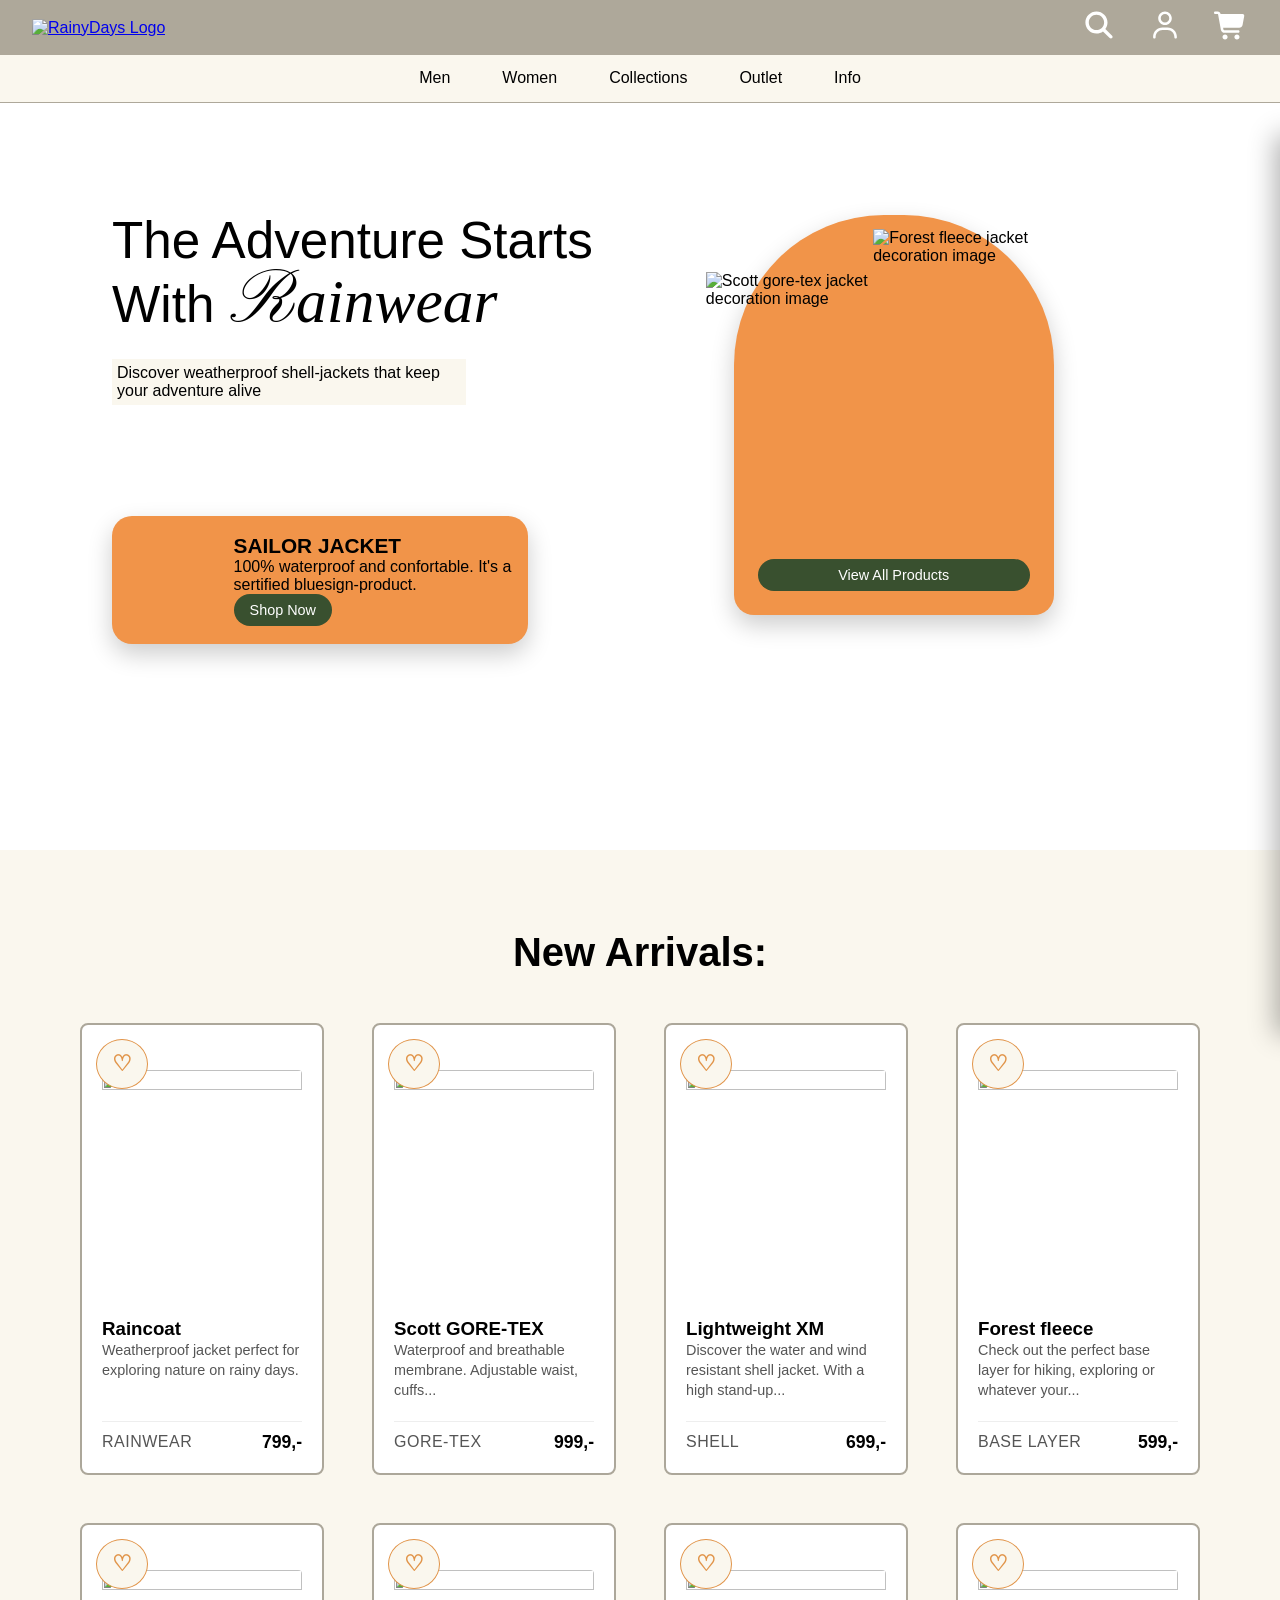
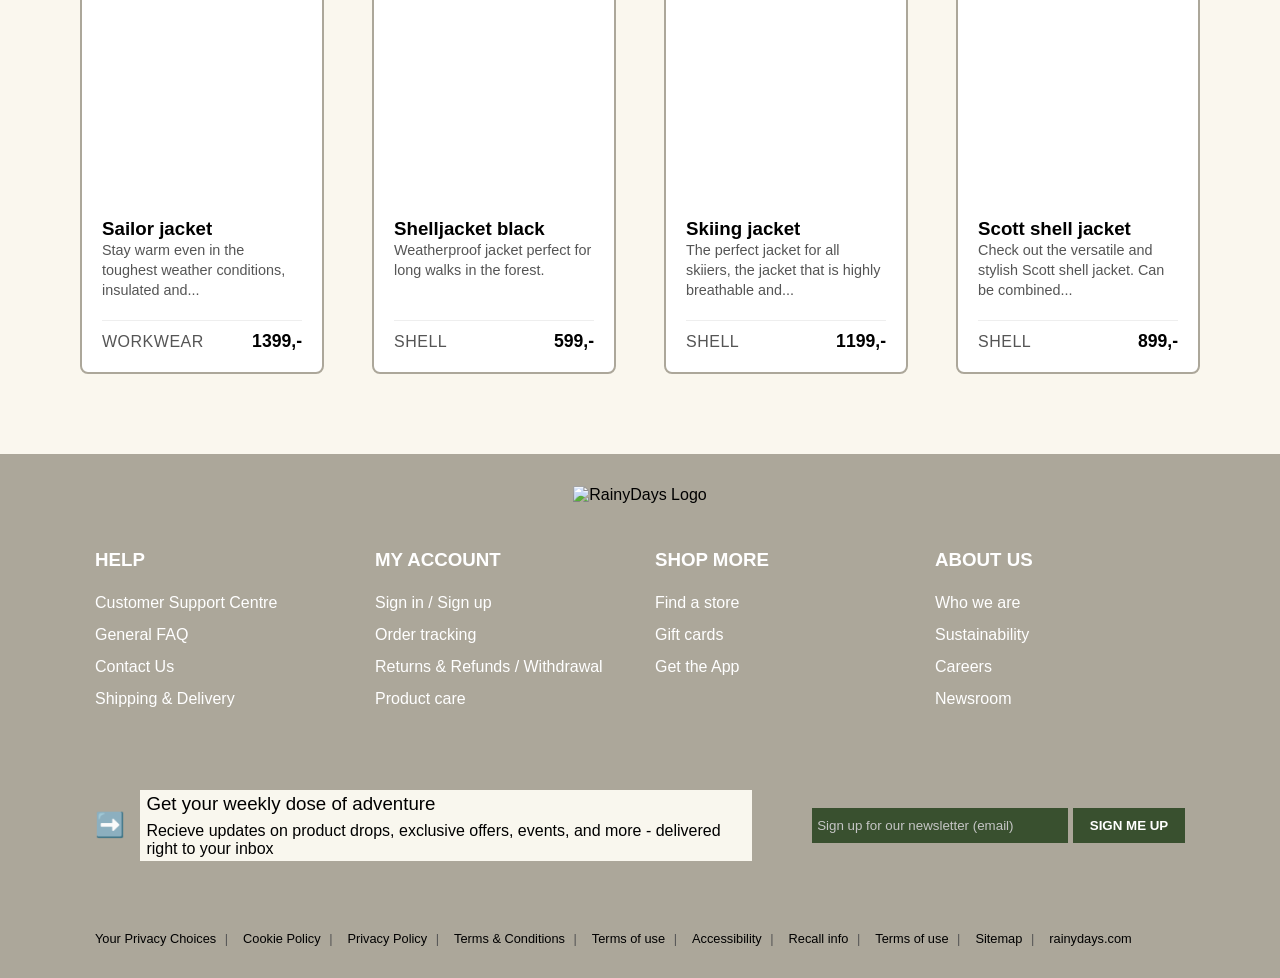
==== commit ecf846a7: "Updated icons. Deleted images I don't use." ====
--- a/index.html
+++ b/index.html
@@ -35,12 +35,12 @@
             <!--right column-->
             <div class="right-column">
                 <a href="#" class="desktop-search-icon">
-                    <span class="sr-only">Search</span>🔍
+                    <img src="icons/magnifying-glass-solid-full.svg" alt="Search" width="34" height="34">
                 </a>
                 <a href="login.html" class="desktop-my-site-icon">
-                    <span class="sr-only">Go to </span>👤 My site
+                    <img src="icons/user-regular-full.svg" alt="Profile" width="34" height="34">
                 </a>
-                <label for="cart-toggle" class="desktop-cart-icon" tabindex="0" role="button" aria-label="Open shopping cart">🛒</label>   
+                <label for="cart-toggle" class="desktop-cart-icon" tabindex="0" role="button" aria-label="Open shopping cart"><img src="icons/cart-shopping-solid-full.svg" alt="" width="34" height="34"></label>   
             </div>
         </div>
 
--- a/style.css
+++ b/style.css
@@ -43,6 +43,10 @@
   display: flex;
   align-items: center;
   gap: 2rem;
+}
+
+.right-column img {
+  filter: brightness(0) invert(1);
 }
 
 .right-column span,
@@ -657,7 +661,7 @@
 
 .shopping-cart {
   position: fixed;
-  top: 0;
+  top: 135px;
   right: -25rem; 
   width: 25rem;
   max-width: 85vw;
@@ -1067,6 +1071,8 @@
   .desktop-my-site-icon {
     display: none;
   }
+
+  
 
   .right-column .desktop-cart-icon, 
   .right-column .desktop-search-icon {
@@ -1287,13 +1293,13 @@
 
 /* #endregion */
 
-
+/* #region FOOTER MOBILE */
 @media (max-width: 768px) {
   .footer-newsletter input {
     width: 100%;
   }
 }
-
+/* #endregion */
 
 /* #region PRODUCT PAGE MOBILE */
 
@@ -1330,6 +1336,10 @@
     flex-direction: column;
     gap: 1.5rem;
   }
+
+  .shopping-cart {
+    top: 88px;
+  }
   
   .mobile-only {
     display: block;
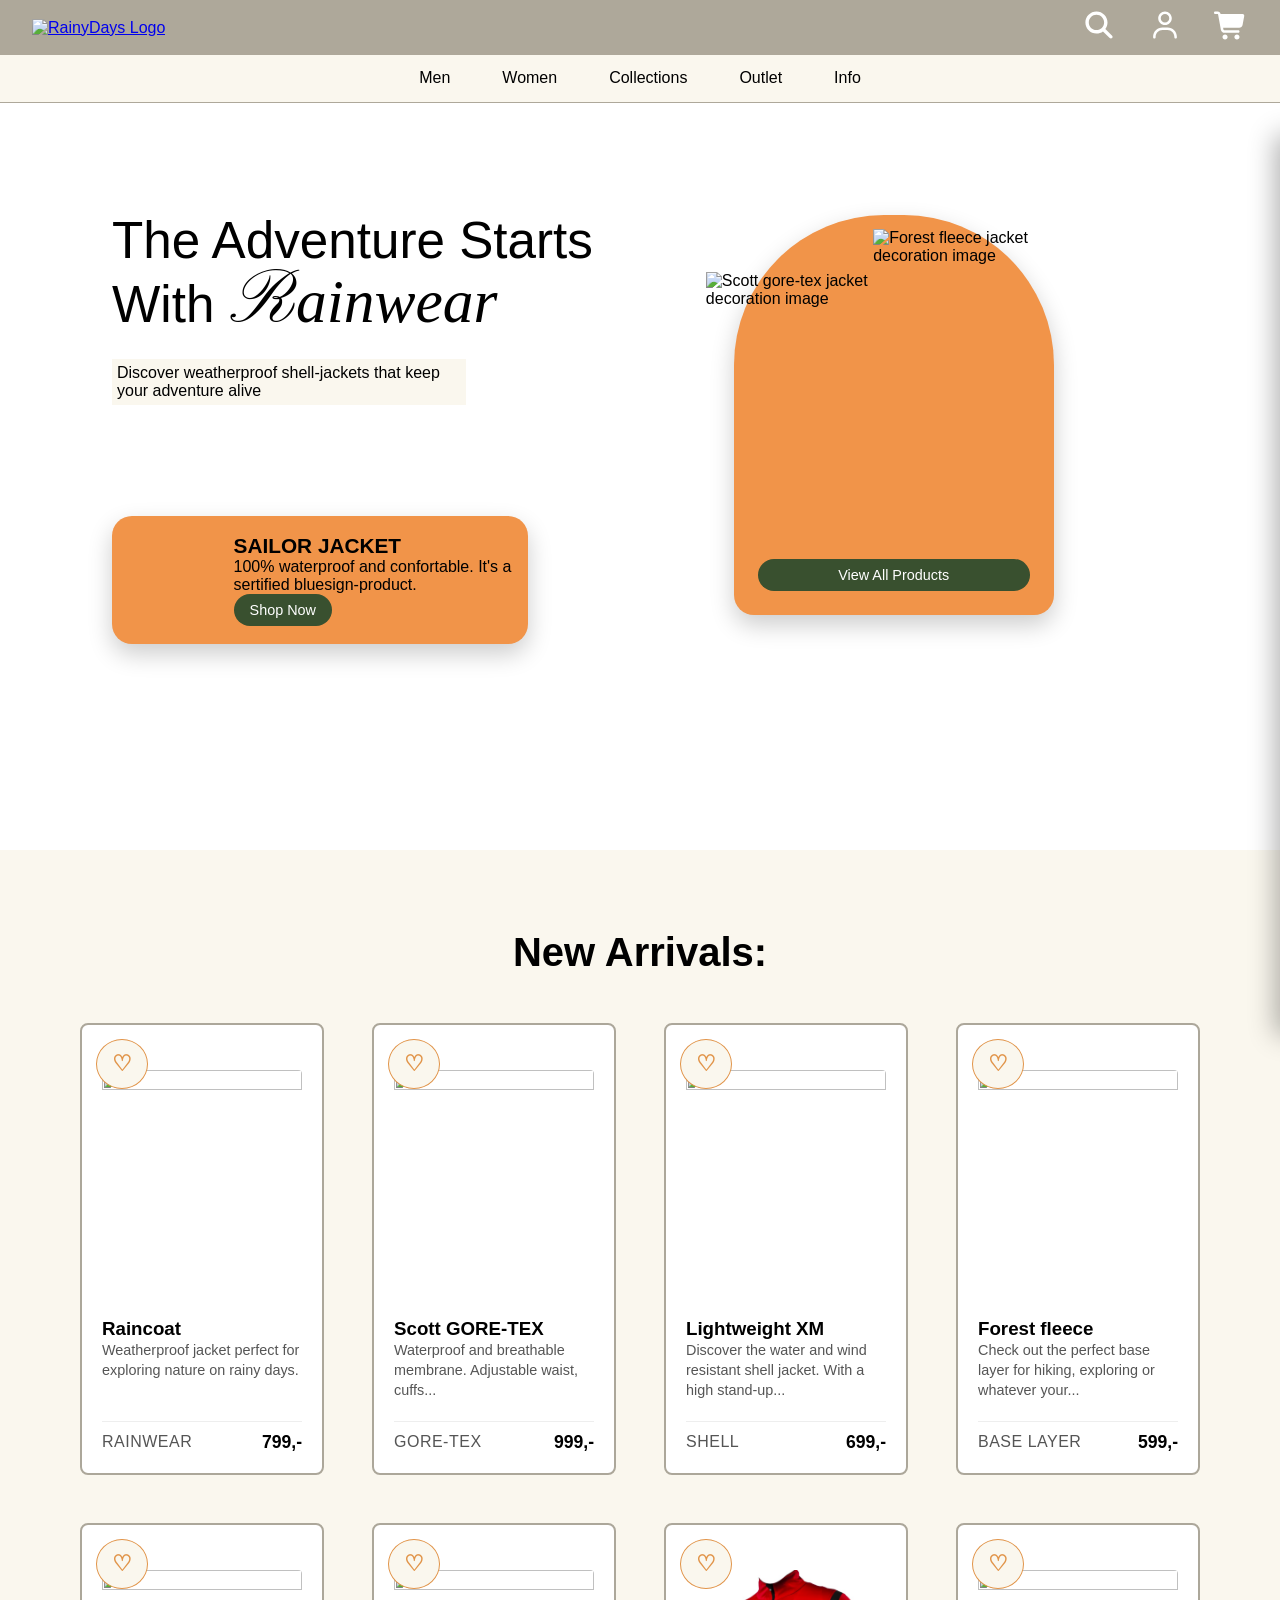
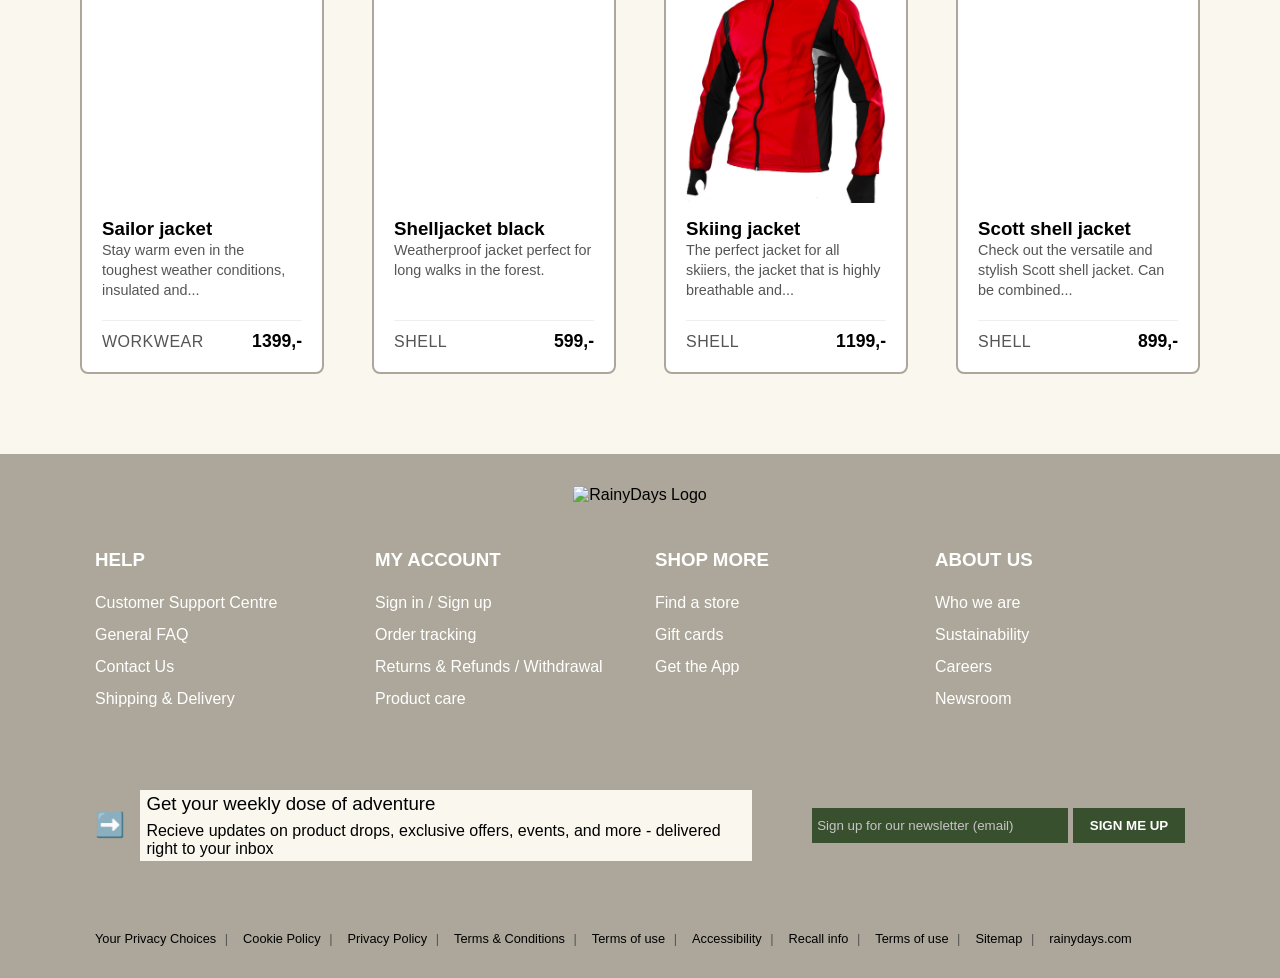
==== commit 21d21cd5: "Cleaned up my icon labels to follow rules of W3C Markup Validation Service." ====
--- a/index.html
+++ b/index.html
@@ -3,7 +3,7 @@
 
 <head>
     <meta charset="UTF-8">
-    <meta name="viewport" content="width=device-width, initial-scale=1.0" />
+    <meta name="viewport" content="width=device-width, initial-scale=1.0">
     <title>RainyDays | Ecommerce Website Design</title>
     <link rel="preconnect" href="https://fonts.googleapis.com">
     <link rel="preconnect" href="https://fonts.gstatic.com" crossorigin>
@@ -23,7 +23,7 @@
         <!--Top rectangle-->
         <div class="header-top">
             <div class="left-column">
-                <label for="menu-toggle" class="hamburger" tabindex="0" role="button" aria-label="Open menu">☰</label>
+                <label for="menu-toggle" class="hamburger" aria-label="Open menu">☰</label>
                 
                 <div class="logo">
                     <a href="index.html">
@@ -40,21 +40,27 @@
                 <a href="login.html" class="desktop-my-site-icon">
                     <img src="icons/user-regular-full.svg" alt="Profile" width="34" height="34">
                 </a>
-                <label for="cart-toggle" class="desktop-cart-icon" tabindex="0" role="button" aria-label="Open shopping cart"><img src="icons/cart-shopping-solid-full.svg" alt="" width="34" height="34"></label>   
+                <label for="cart-toggle" class="desktop-cart-icon" aria-label="Open shopping cart">
+                    <img src="icons/cart-shopping-solid-full.svg" alt="" width="34" height="34">
+                </label>   
             </div>
         </div>
 
         <!--Bottom rectangle-->
         <nav class="navbar" aria-label="Main navigation">
-            <label for="menu-toggle" class="close-menu" tabindex="0" role="button" aria-label="Close menu">✕</label>
+            <label for="menu-toggle" class="close-menu" aria-label="Close menu">✕</label>
 
         <div class="mobile-menu-actions">
             <div class="mobile-search-wrapper">
-                <span class="search-field-icon" aria-hidden="true">🔍</span>
-                <label for="mobile-search" class="sr-only">Search here</label>
+                <a href="#" class="mobile-search-icon">
+                    <img src="icons/magnifying-glass-solid-full.svg" alt="Search here" width="34" height="34">
+                </a>
                 <input type="search" class="mobile-search-input" id="mobile-search" placeholder="Search here...">
             </div>
-            <a href="login.html" class="mobile-action-item">👤 My site</a>
+                <a href="login.html" class="mobile-profile">
+                    <img src="icons/user-regular-full.svg" alt="" width="34" height="34">
+                    My Profile
+                </a>
         </div>
 
             <h3>CATEGORIES:</h3>
@@ -187,7 +193,7 @@
                 <div class="product-container">
                     <button type="button" class="wishlist-icon" aria-label="Add Skiing jacket to wishlist">♡</button>
                     <a href="product.html" class="product-card">
-                        <img src="images/skiing jacket.jpg" alt="">
+                        <img src="images/skiing-jacket.jpg" alt="">
                         <h3>Skiing jacket</h3>
                         <p class="description">The perfect jacket for all skiiers, the jacket that is highly breathable and...</p>
                         <div class="card-footer">
--- a/style.css
+++ b/style.css
@@ -96,10 +96,6 @@
   font-style: italic;
   font-weight: 900;   
   color: #33482a;
-}
-
-.navbar ul li a:hover {
-  text-decoration: underline;
 }
 
 .hamburger:focus-visible,
@@ -324,12 +320,6 @@
   background-color: #faf7ee; 
 }
 
-.wishlist-icon:hover, .wishlist-icon:focus {
-  content: "♥";
-  background-color: #f19449;
-  color: #ffffff;
-}
-
 .product-card img {
   width: 100%;
   aspect-ratio: 6 / 7;
@@ -413,10 +403,6 @@
   text-decoration: none;
   color: white;
   line-height: 2;
-}
-
-.footer-wrapper a:hover {
-  color: #d5d5d5;
 }
 
 /* #region NEWSLETTER */
@@ -477,9 +463,6 @@
   transition: all 0.2s ease-in;
 } 
 
-.email-input-and-sign-me-up-button button:hover {
-  background-color: #2b3d24;
-}
 /* #endregion */
 
 
@@ -495,10 +478,6 @@
   color: black;
   text-decoration: none;
   font-size: 0.8rem
-}
-
-.webright a:hover {
-  text-decoration: underline;
 }
 
 .webright a:not(:last-child)::after {
@@ -653,10 +632,6 @@
   text-align: center;
   font-size: 1.3rem;
   max-width: 16rem;
-}
-
-.add-to-cart-button:hover {
-  background-color: #2b3d24;
 }
 
 .shopping-cart {
@@ -1017,10 +992,6 @@
   margin-bottom: 40px;
 }
 
-.pay-now-button:hover {
-  background-color: #1a1a1a; 
-}
-
 .pay-now-button:focus-visible {
   outline: 3px solid #000000;
   outline-offset: 2px;
@@ -1040,12 +1011,53 @@
 /* #endregion */
 
 /* #region INTERACTIVE STATES */
+
+.navbar ul li a:hover {
+  text-decoration: underline;
+}
+
+.wishlist-icon:hover, .wishlist-icon:focus {
+  content: "♥";
+  background-color: #f19449;
+  color: #ffffff;
+}
+
 .menu-toggle:checked ~ .main-header .navbar {
   left: 0;
 }
 
 .cart-toggle:checked ~ .shopping-cart {
   right: 0;
+}
+
+.cart-toggle:focus-visible ~ .desktop-cart-icon {
+  outline: 2px solid black;
+}
+
+.menu-toggle:focus-visible ~ .main-header .hamburger {
+  outline: 2px solid black;
+}
+
+.footer-wrapper a:hover {
+  color: #d5d5d5;
+}
+
+.webright a:hover {
+  text-decoration: underline;
+}
+
+
+.add-to-cart-button:hover {
+  background-color: #2b3d24;
+}
+
+.pay-now-button:hover {
+  background-color: #1a1a1a; 
+}
+
+.email-input-and-sign-me-up-button button:hover {
+  background-color: #2b3d24;
+
 }
 /* #endregion */
 
@@ -1098,7 +1110,7 @@
     margin: 0 1rem;
   }
 
-  .search-field-icon {
+  .mobile-search-icon {
     font-size: 1rem;
     margin-right: 0.5rem;
   }
@@ -1112,11 +1124,15 @@
     padding: 0;
   }
 
-  .mobile-action-item {
-    font-size: 1.1rem;
-    color: #000000;
-    padding: 0.5rem 1rem;
+  .mobile-profile {
+    display: inline-flex;
+    align-items: end;
+    gap: 0.5rem;
+    font-size: 1.3rem;
+    color: black;
+    padding: 1rem;
     cursor: pointer;
+    text-decoration: none;
   }
 
   .hamburger {
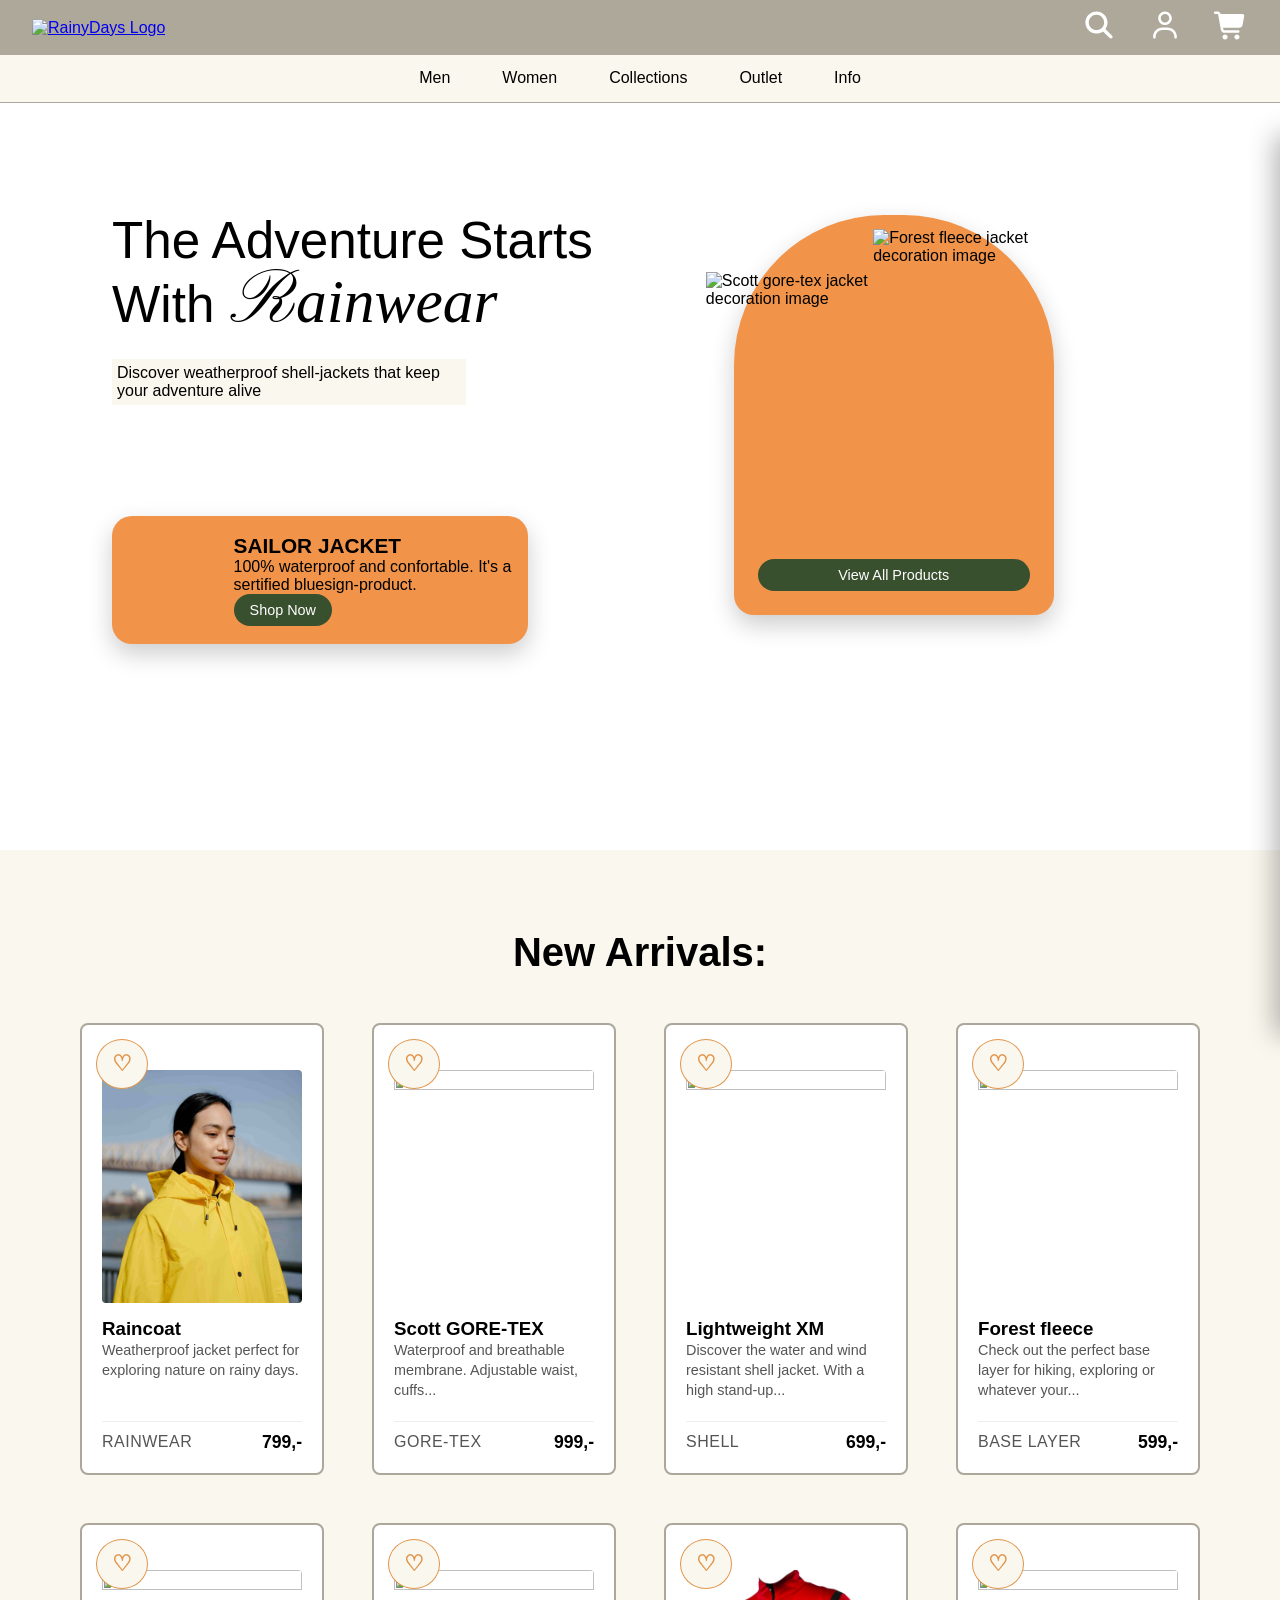
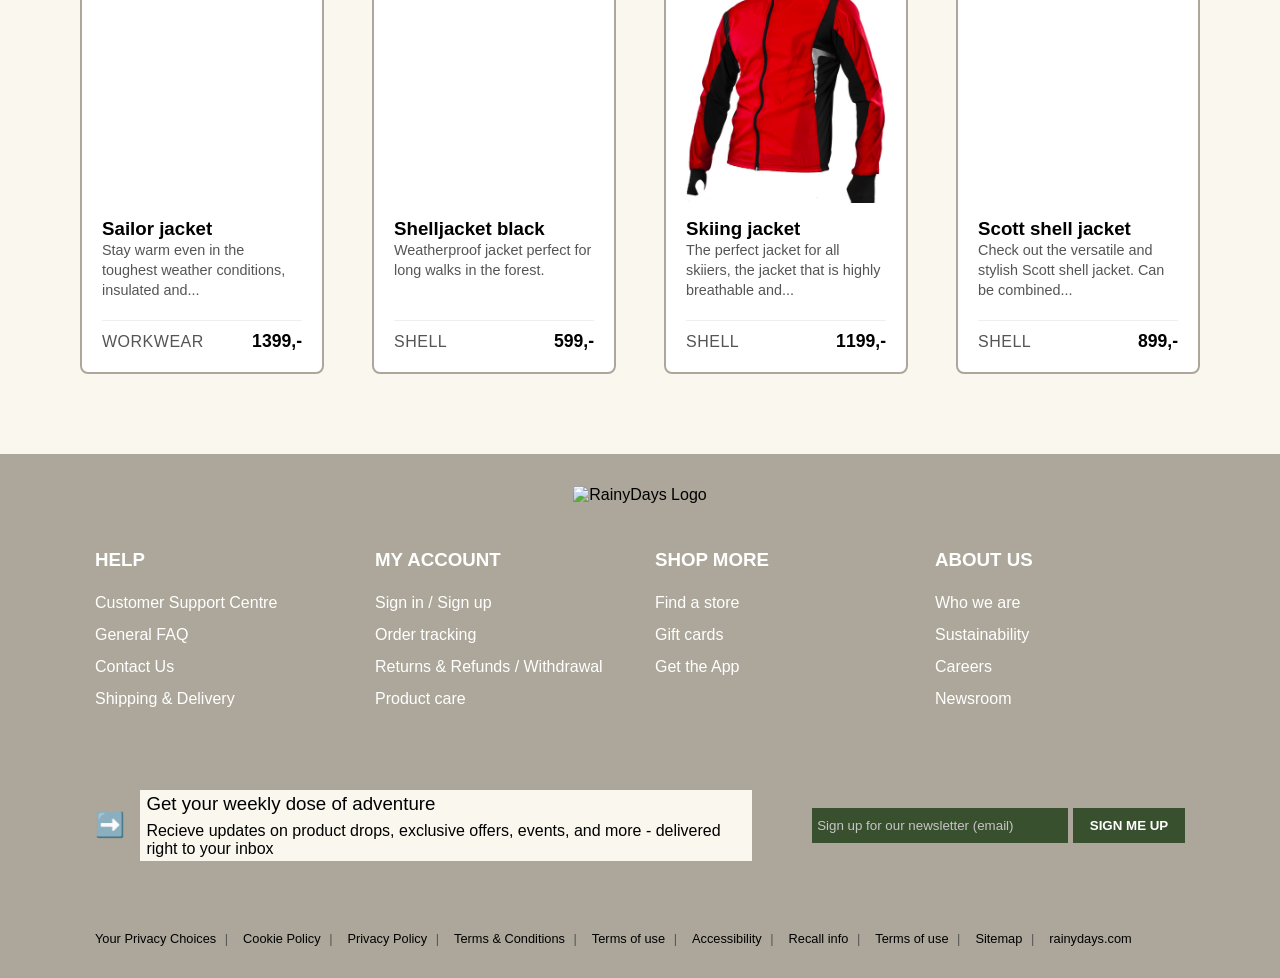
==== commit a8fe8320: "Add <meta name="description"> to all pages." ====
--- a/index.html
+++ b/index.html
@@ -5,6 +5,7 @@
     <meta charset="UTF-8">
     <meta name="viewport" content="width=device-width, initial-scale=1.0">
     <title>RainyDays | Ecommerce Website Design</title>
+    <meta name="description" content="Welcome to the Rainy Days store. Explore our rainwear for every type of adventure.">
     <link rel="preconnect" href="https://fonts.googleapis.com">
     <link rel="preconnect" href="https://fonts.gstatic.com" crossorigin>
     <link rel="stylesheet" href="https://fonts.googleapis.com/css2?family=Pinyon+Script&display=swap">
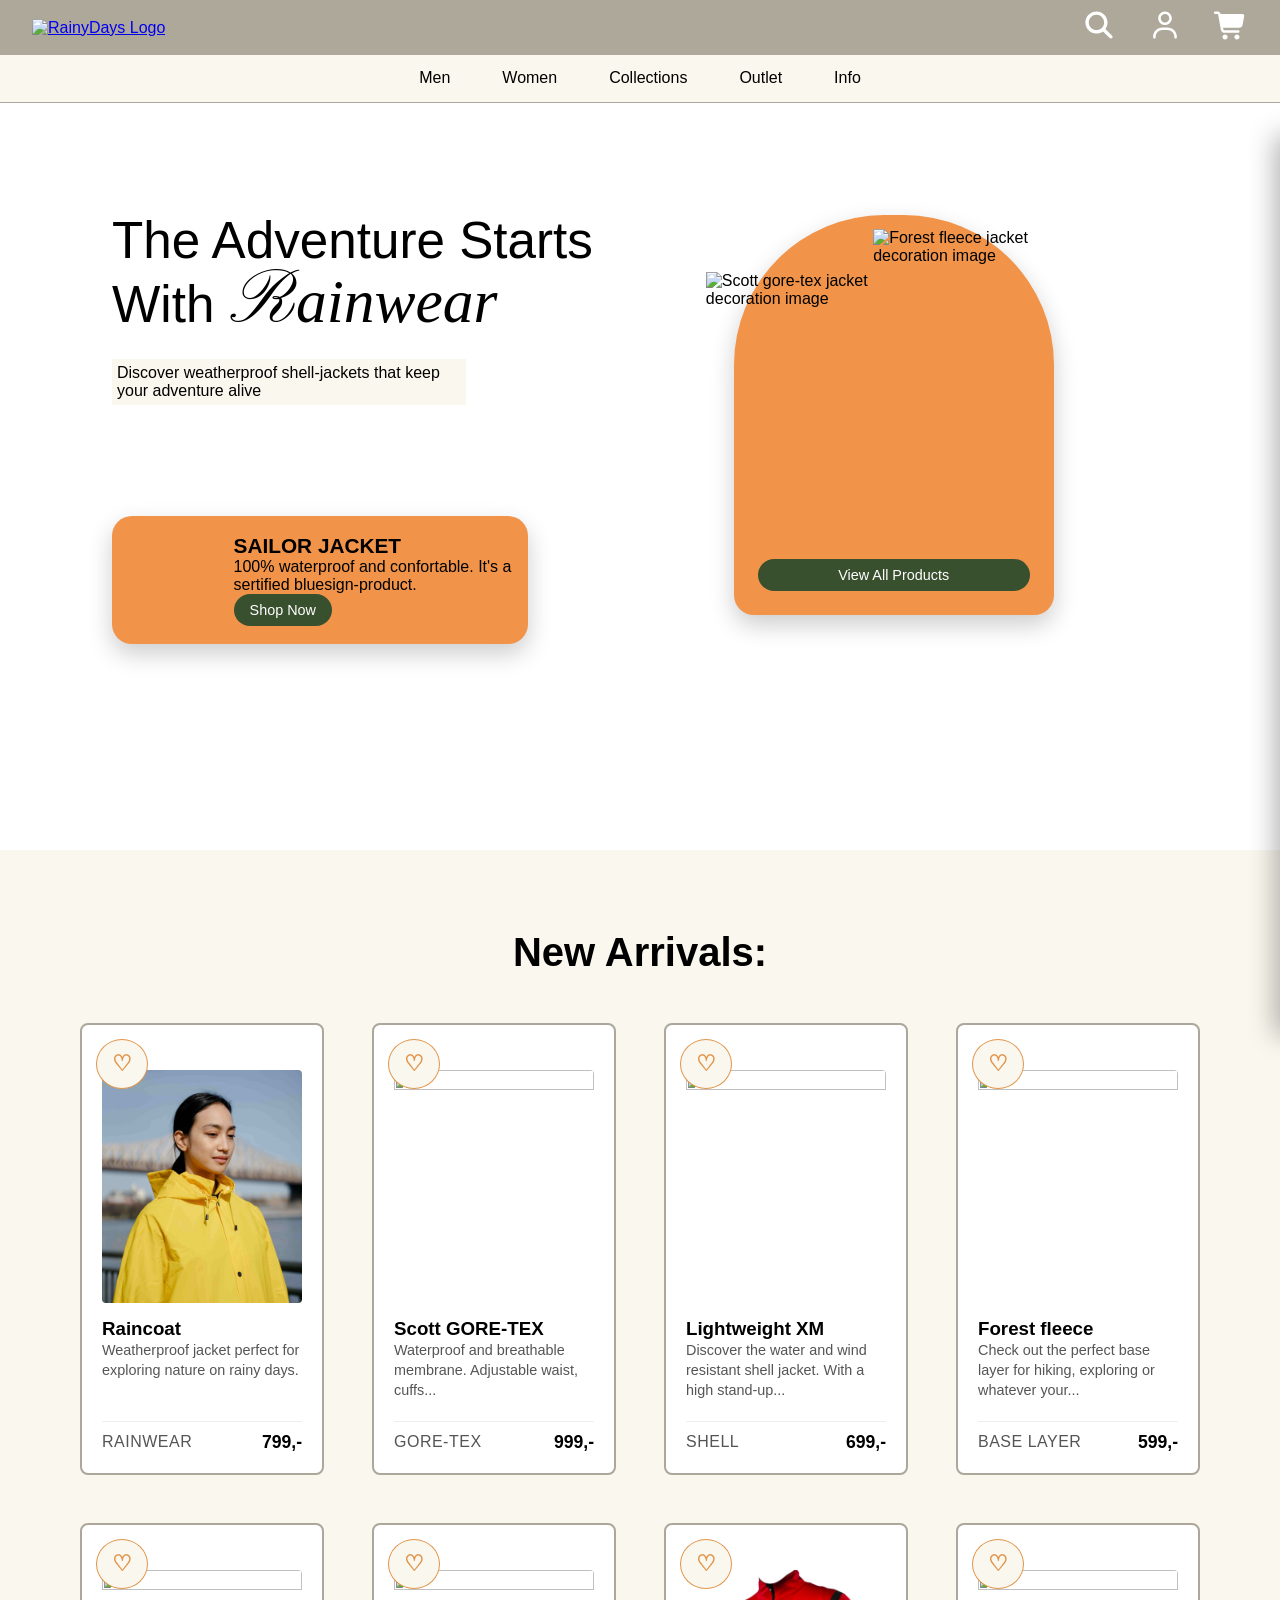
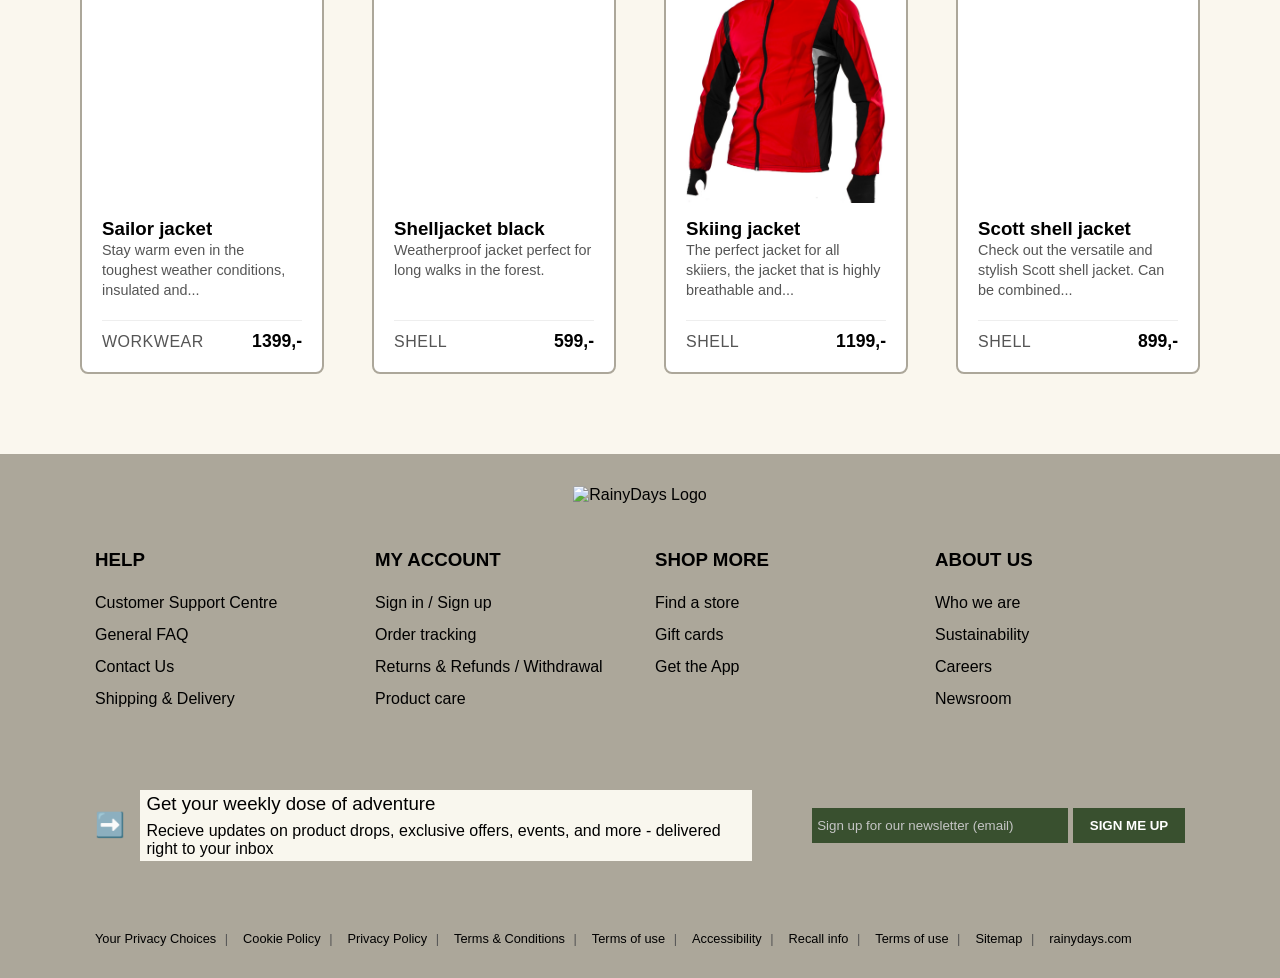
==== commit 5026bdc8: "Updated the "href" tags for navbar categories. Now they lead you to the "All products" page istead o" ====
--- a/index.html
+++ b/index.html
@@ -24,7 +24,9 @@
         <!--Top rectangle-->
         <div class="header-top">
             <div class="left-column">
-                <label for="menu-toggle" class="hamburger" aria-label="Open menu">☰</label>
+                <label for="menu-toggle" class="hamburger">
+                    <span class="sr-only">Open menu</span>☰
+                </label>
                 
                 <div class="logo">
                     <a href="index.html">
@@ -41,15 +43,17 @@
                 <a href="login.html" class="desktop-my-site-icon">
                     <img src="icons/user-regular-full.svg" alt="Profile" width="34" height="34">
                 </a>
-                <label for="cart-toggle" class="desktop-cart-icon" aria-label="Open shopping cart">
-                    <img src="icons/cart-shopping-solid-full.svg" alt="" width="34" height="34">
+                <label for="cart-toggle" class="desktop-cart-icon">
+                    <img src="icons/cart-shopping-solid-full.svg" alt="Open shopping cart" width="34" height="34">
                 </label>   
             </div>
         </div>
 
         <!--Bottom rectangle-->
         <nav class="navbar" aria-label="Main navigation">
-            <label for="menu-toggle" class="close-menu" aria-label="Close menu">✕</label>
+            <label for="menu-toggle" class="close-menu">
+                <span class="sr-only">Close menu</span>✕
+            </label>
 
         <div class="mobile-menu-actions">
             <div class="mobile-search-wrapper">
@@ -66,11 +70,11 @@
 
             <h3>CATEGORIES:</h3>
             <ul>
-                <li><a href="/men">Men</a></li>
-                <li><a href="/women">Women</a></li>
-                <li><a href="/collections">Collections</a></li>
-                <li><a href="/outlet">Outlet</a></li>
-                <li><a href="/info">Info</a></li>
+                <li><a href="view-all-products.html">Men</a></li>
+                <li><a href="view-all-products.html">Women</a></li>
+                <li><a href="view-all-products.html">Collections</a></li>
+                <li><a href="view-all-products.html">Outlet</a></li>
+                <li><a href="view-all-products.html">Info</a></li>
             </ul>
         </nav>
 
@@ -222,7 +226,9 @@
     </main>
 
     <aside class="shopping-cart" aria-label="Shopping cart">
-        <label for="cart-toggle" class="close-menu" tabindex="0" role="button" aria-label="Close shopping cart">✕</label>
+        <label for="cart-toggle" class="close-menu">
+            <span class="sr-only">Close shopping cart</span>✕
+        </label>
         <h2 class="sr-only">Shopping Cart</h2>
         <h3 class="coming-soon-badge">COMING SOON</h3>
         <h4>Name of item</h4>
--- a/style.css
+++ b/style.css
@@ -395,13 +395,13 @@
 }
 
 .footer-wrapper h3 {
-  color: white;
+  color: black;
   margin-bottom: 1rem;
 }
 
 .footer-wrapper a {
   text-decoration: none;
-  color: white;
+  color: black;
   line-height: 2;
 }
 
@@ -614,7 +614,7 @@
   border-radius: 12px;
   font-size: 1.5rem;
   background-color:#aca79a;
-  color: white;
+  color: black;
   font-weight: bold;
   display: flex;
   align-items: center;
@@ -632,6 +632,7 @@
   text-align: center;
   font-size: 1.3rem;
   max-width: 16rem;
+  cursor: pointer;
 }
 
 .shopping-cart {
@@ -789,6 +790,10 @@
   width: 100%;
 }
 
+.checkout-container h1 {
+  padding: 1rem;
+}
+
 .checkout-logo {
   padding: 2rem;
 }
@@ -1010,6 +1015,22 @@
 }
 /* #endregion */
 
+/* #region SUCCESS PAGE */
+
+.purchase-info {
+  display: flex;
+  flex-direction: column;
+  align-items: center;
+  justify-content: center;
+  text-align: center;
+  min-height: 60vh;
+}
+
+.check-icon {
+  font-size: 8rem;
+  color: #2b3d24;
+}
+
 /* #region INTERACTIVE STATES */
 
 .navbar ul li a:hover {
@@ -1052,7 +1073,7 @@
 }
 
 .pay-now-button:hover {
-  background-color: #1a1a1a; 
+  background-color:#191919; 
 }
 
 .email-input-and-sign-me-up-button button:hover {
